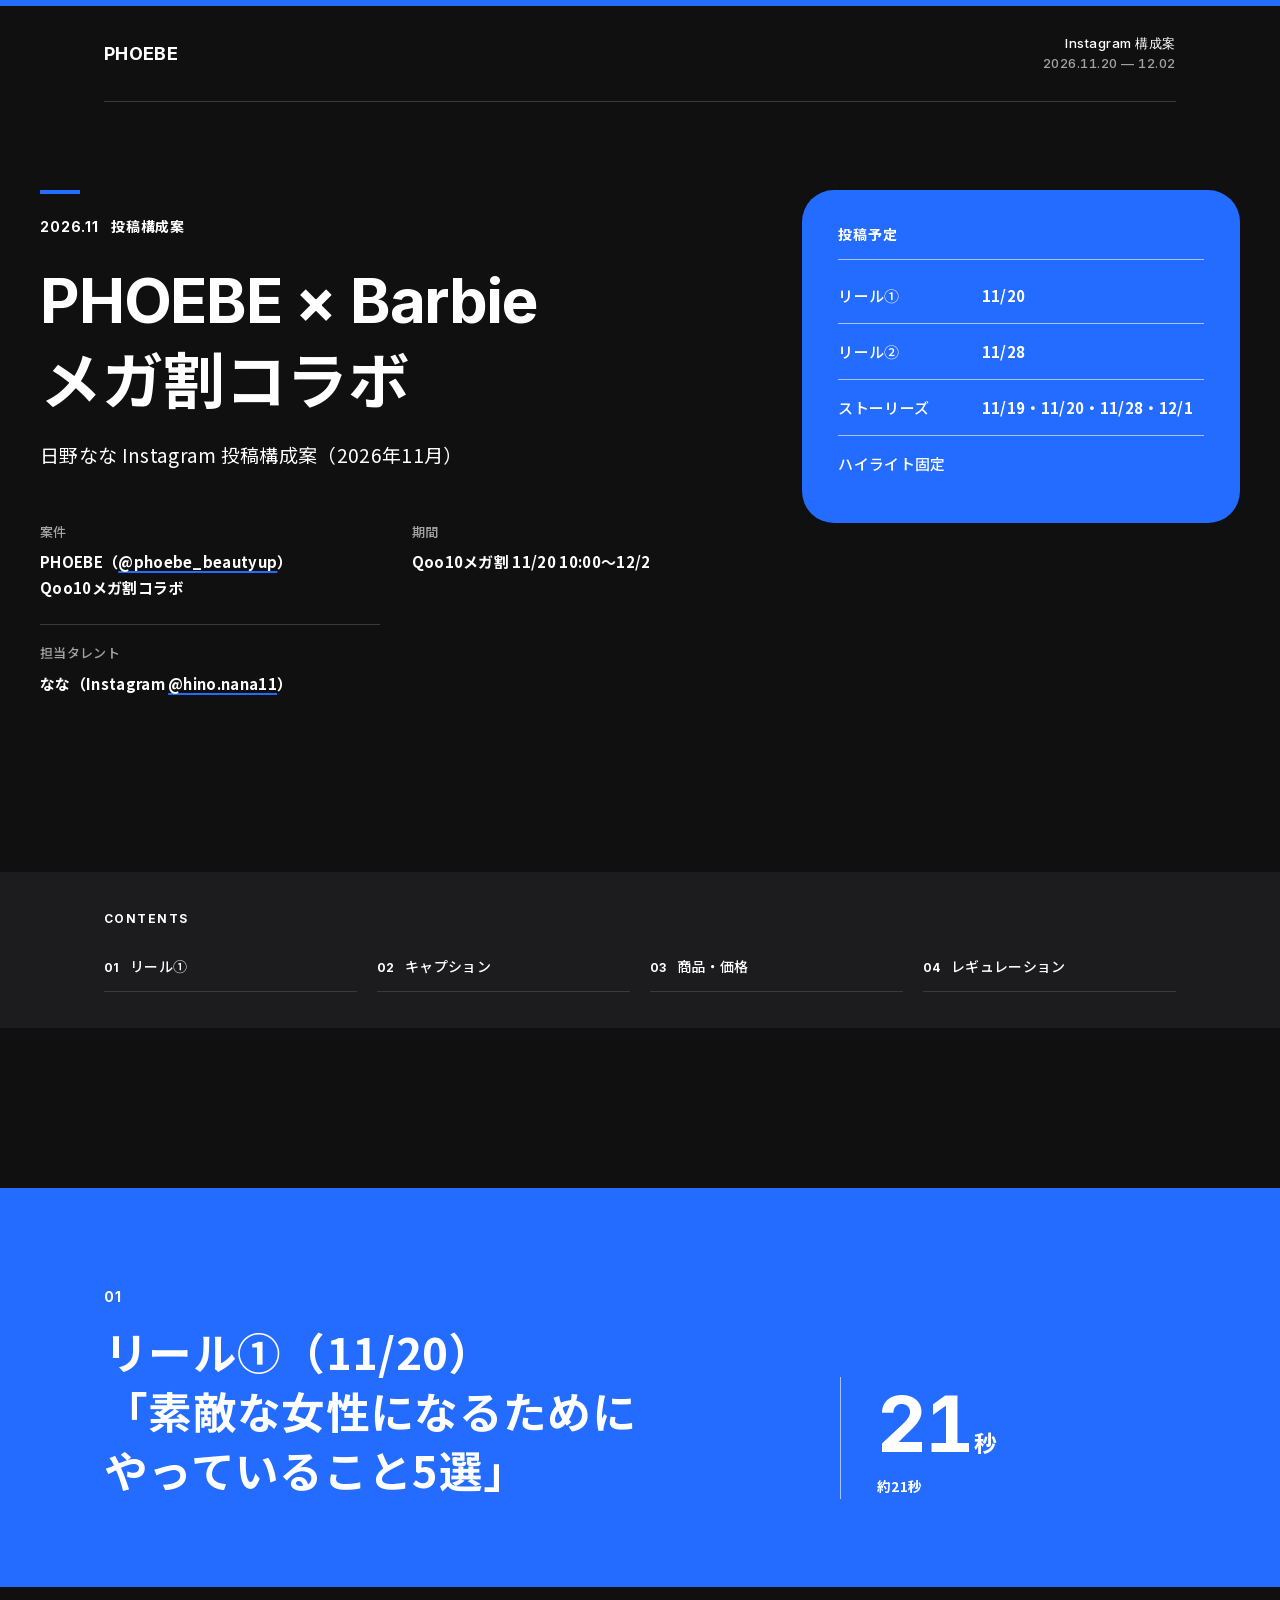
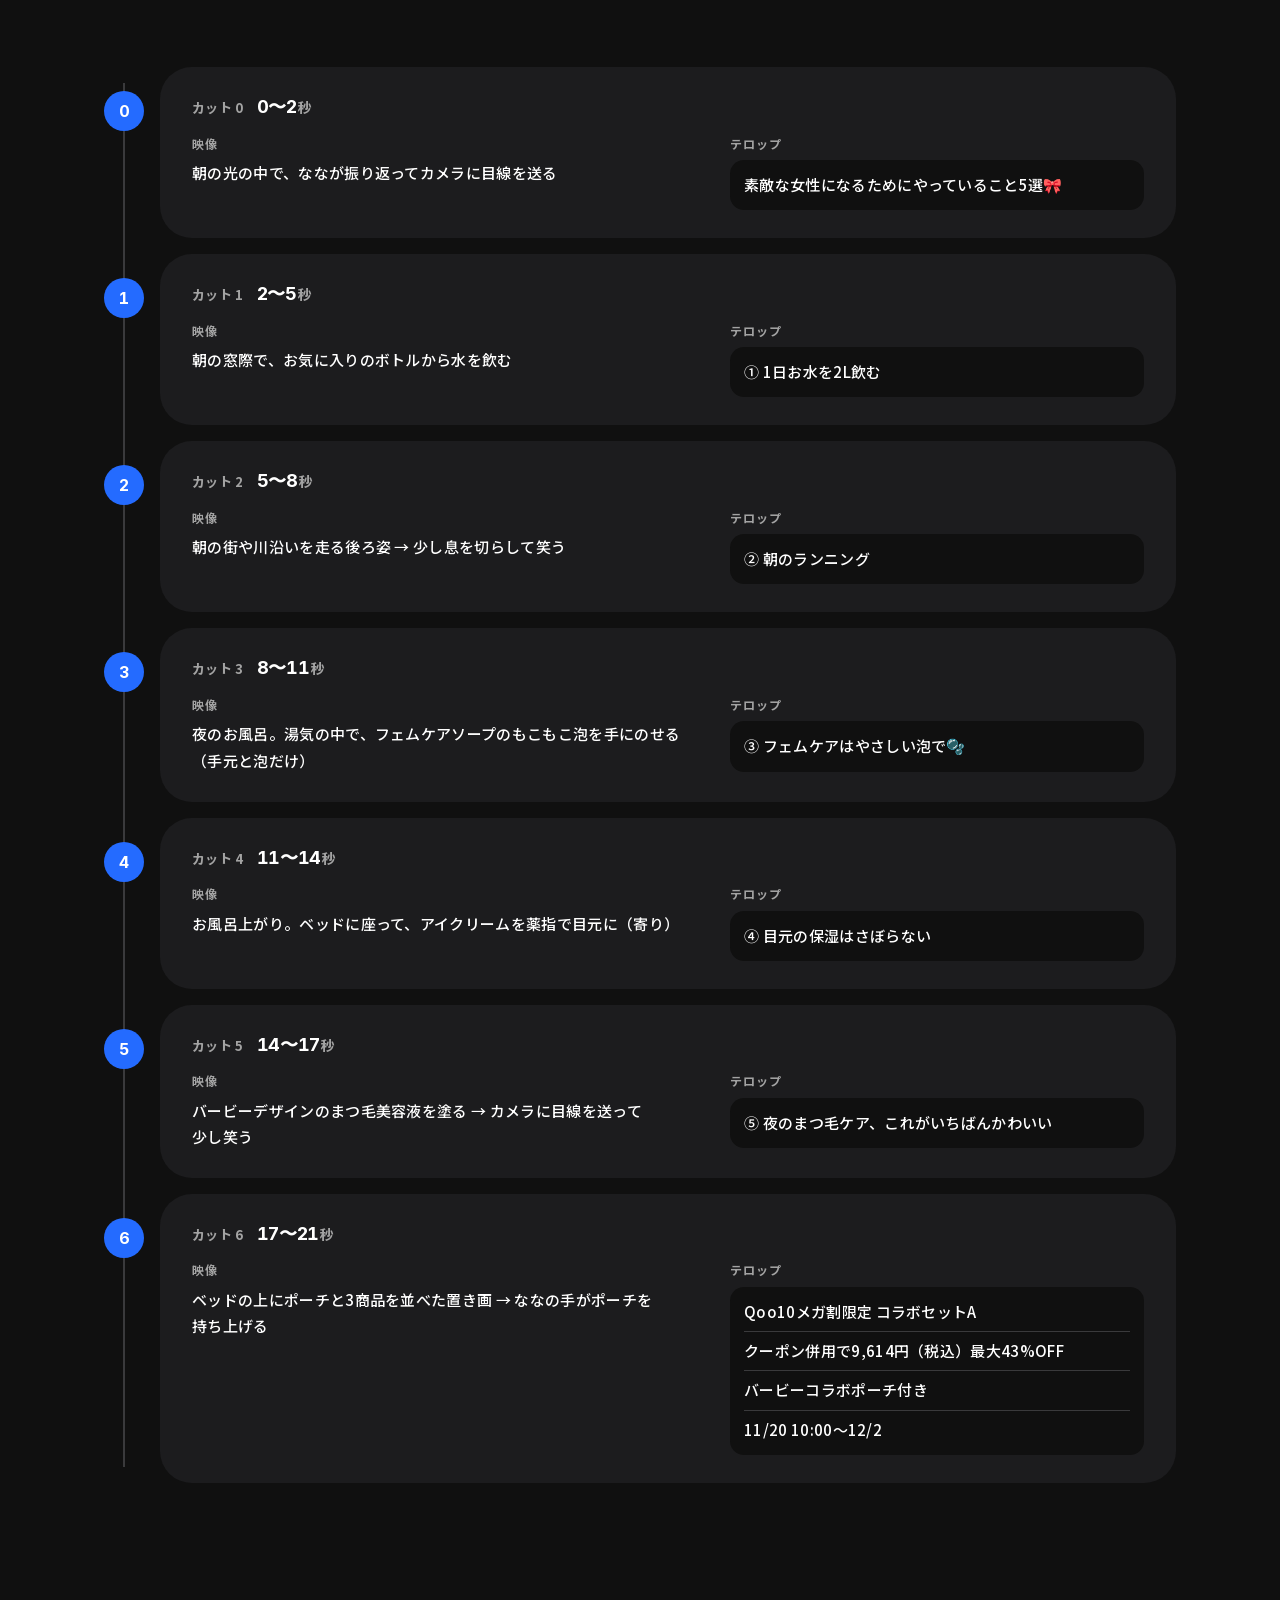
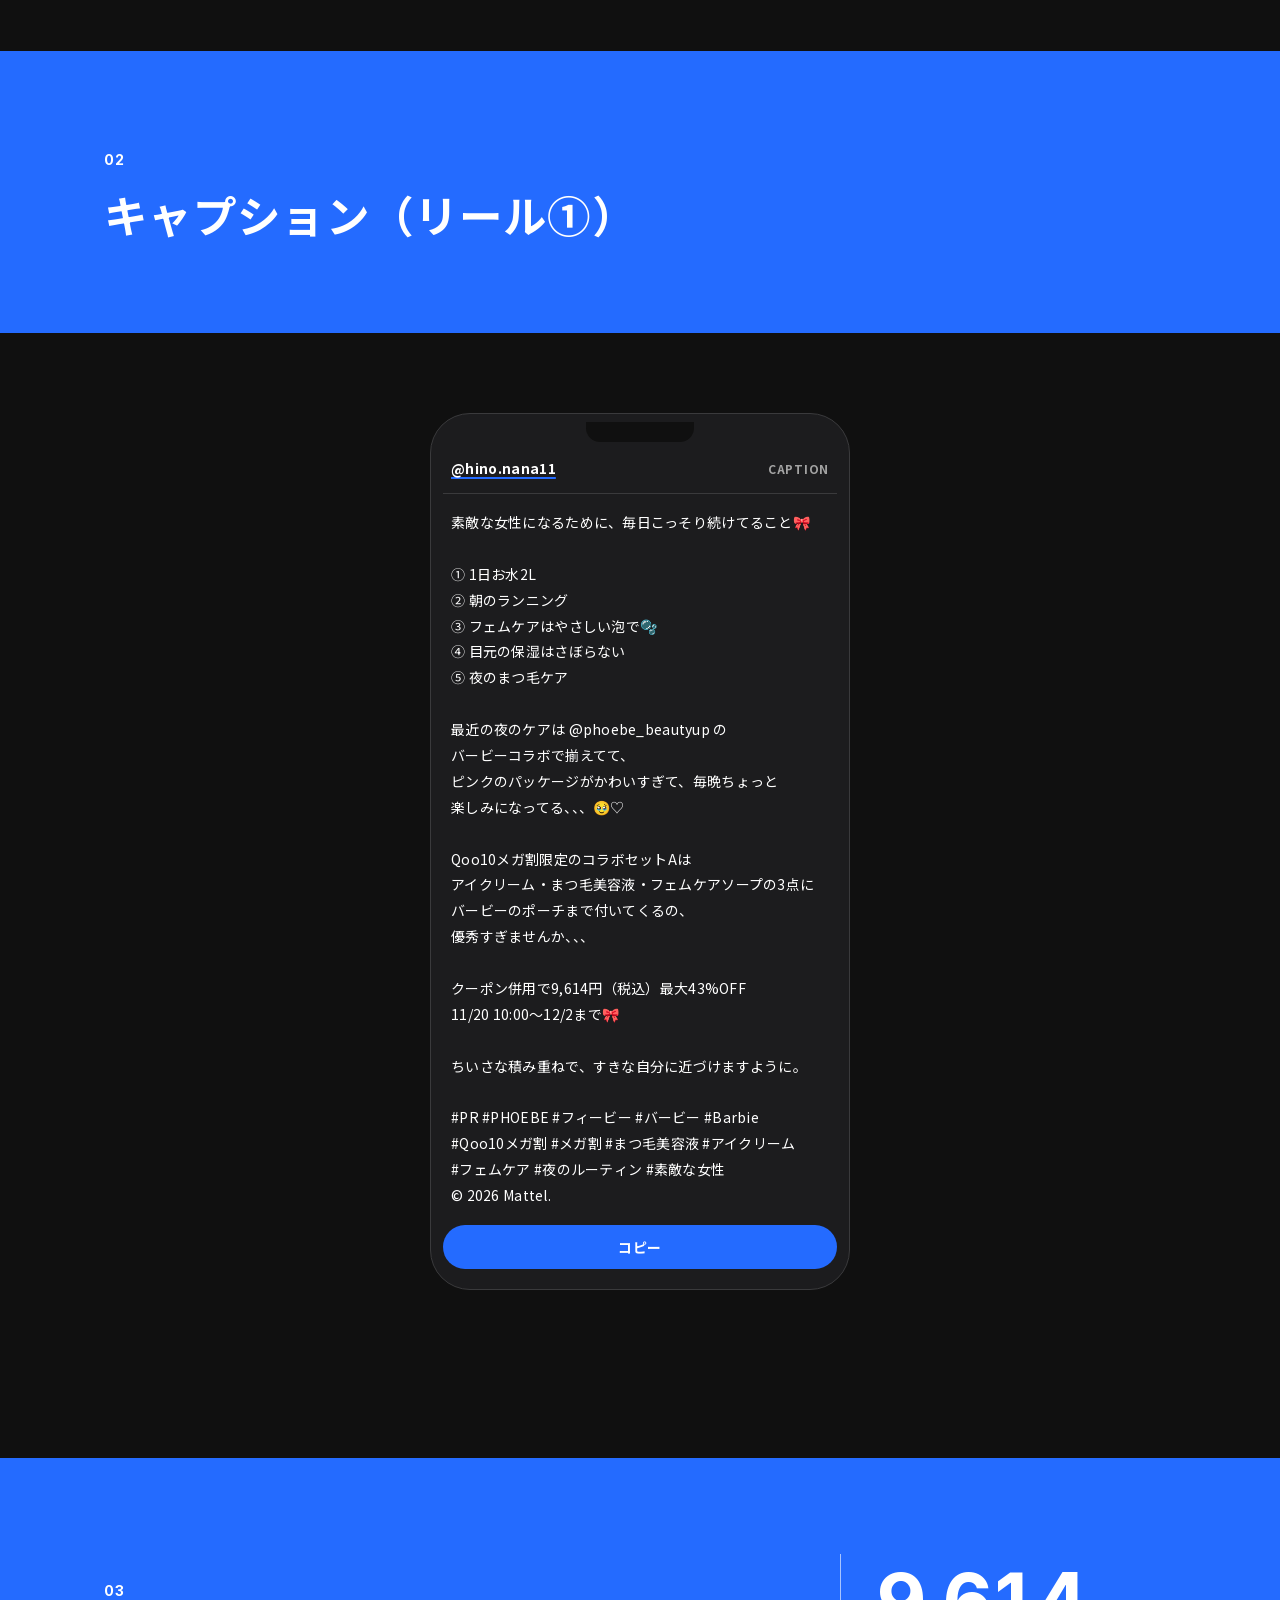
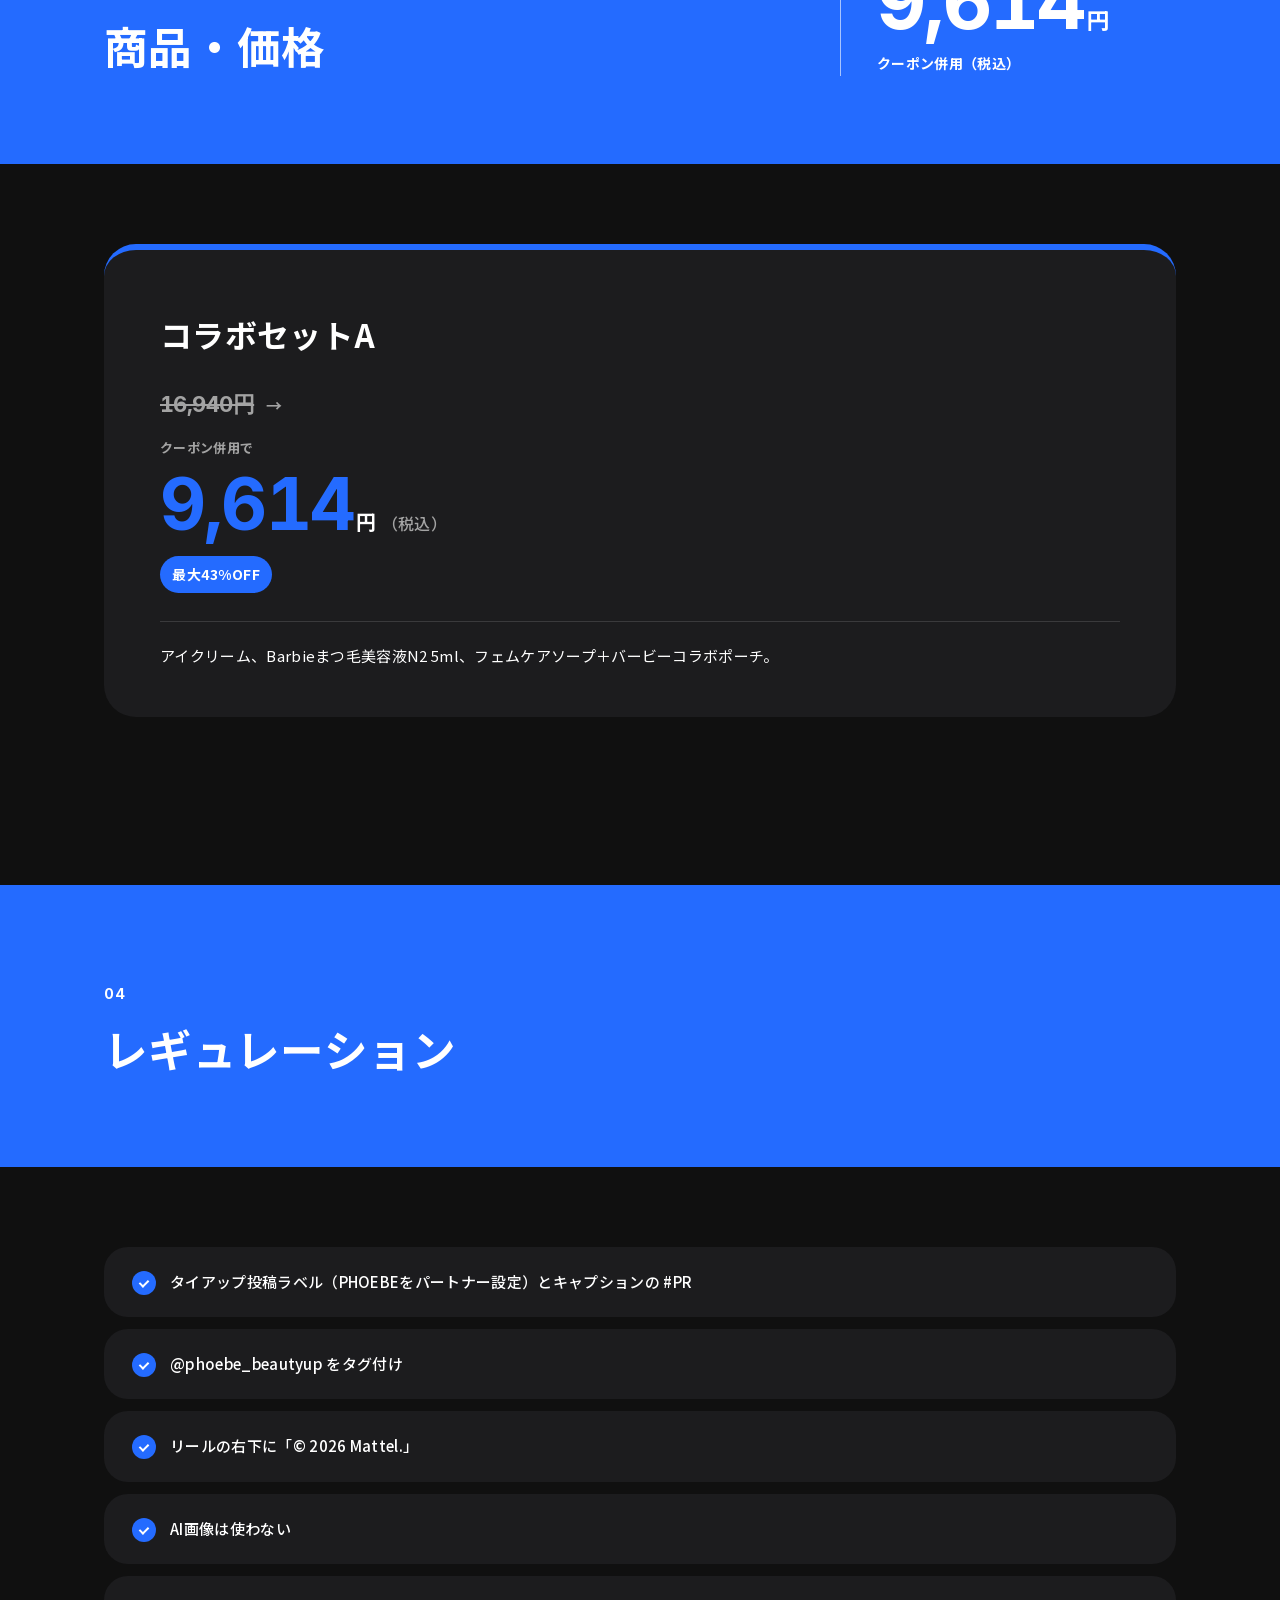
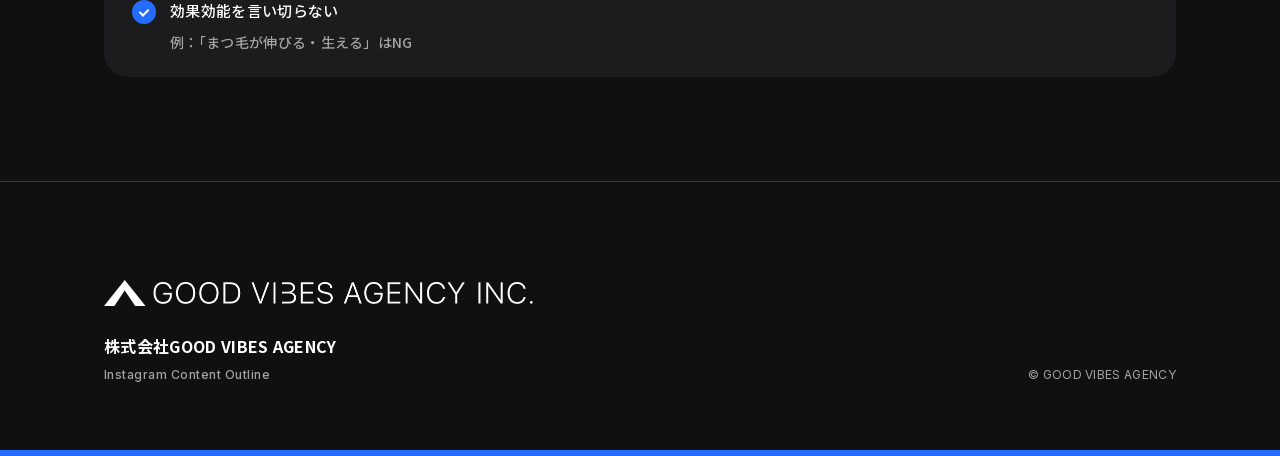
==== index.html @ 0df78b97 "Publish PHOEBE x hinonana content outline Co-authored-by: GOOD-VIBES-AGENCY <GOOD-VIBES-AGENCY@users" ====
<!DOCTYPE html>
<html lang="ja">
<head>
<meta charset="utf-8">
<meta name="viewport" content="width=device-width,initial-scale=1">
<title>PHOEBE × Barbie メガ割コラボ ／ 日野なな Instagram 投稿構成案（2026年11月）｜GOOD VIBES AGENCY</title>
<meta name="robots" content="noindex,nofollow">
<meta name="description" content="PHOEBE × Barbie メガ割コラボ ／ 日野なな Instagram 投稿構成案（2026年11月）">
<link rel="canonical" href="https://goodvibesagency.tokyo/202611-phoebe-hinonana-contentoutline-001/">
<meta property="og:type" content="website">
<meta property="og:locale" content="ja_JP">
<meta property="og:site_name" content="GOOD VIBES AGENCY">
<meta property="og:title" content="PHOEBE × Barbie メガ割コラボ ／ 日野なな Instagram 投稿構成案（2026年11月）">
<meta property="og:description" content="PHOEBE（@phoebe_beautyup）Qoo10メガ割コラボ。担当タレント：なな（Instagram @hino.nana11）。期間：11/20 10:00〜12/2。">
<meta property="og:url" content="https://goodvibesagency.tokyo/202611-phoebe-hinonana-contentoutline-001/">
<meta property="og:image" content="https://goodvibesagency.tokyo/202611-phoebe-hinonana-contentoutline-001/assets/gva_logo_horizontal.png">
<meta name="twitter:card" content="summary">
<meta name="twitter:title" content="PHOEBE × Barbie メガ割コラボ ／ 日野なな Instagram 投稿構成案（2026年11月）">
<meta name="twitter:description" content="PHOEBE（@phoebe_beautyup）Qoo10メガ割コラボ。担当タレント：なな（Instagram @hino.nana11）。期間：11/20 10:00〜12/2。">
<meta name="theme-color" content="#101010">
<link rel="preconnect" href="https://fonts.googleapis.com">
<link rel="preconnect" href="https://fonts.gstatic.com" crossorigin>
<link rel="stylesheet" href="https://fonts.googleapis.com/css2?family=Noto+Sans+JP:wght@400;500;700&amp;display=swap">
<link rel="stylesheet" href="assets/fonts/fonts.css">
<link rel="stylesheet" href="tokens.css">
<style>
*{box-sizing:border-box;margin:0;padding:0}
html{scroll-behavior:smooth;color-scheme:dark}
body{background:var(--gva-bg);color:var(--gva-fg);font-family:var(--gva-f-ja);font-size:var(--gva-fs-body);font-weight:400;line-height:1.8;letter-spacing:.02em;-webkit-font-smoothing:antialiased;word-break:auto-phrase;overflow-x:hidden}
img,svg,video{max-width:100%;height:auto;display:block}
.wrap{max-width:var(--gva-max-w);margin:0 auto;padding-inline:var(--gva-gutter-sp);min-width:0}
.num{font-family:var(--gva-f-en);font-feature-settings:var(--gva-num-feature);font-weight:700;line-height:1;letter-spacing:var(--gva-ls-num);white-space:nowrap}
.u{font-family:var(--gva-f-ja);font-weight:700;font-size:max(calc(1em * var(--gva-unit-ratio)),14px);letter-spacing:0;margin-left:.1em}
.nw,.hash{white-space:nowrap}
.sub{color:var(--gva-fg-sub)}
a{color:inherit;text-decoration:underline;text-decoration-color:var(--gva-blue);text-decoration-thickness:2px;text-underline-offset:3px}
:focus-visible{outline:2px solid var(--gva-blue);outline-offset:3px}
.topbar,.bottombar{height:var(--gva-topbar-h);background:var(--gva-blue)}
.accent-bar{display:block;width:40px;height:4px;background:var(--gva-blue);margin-bottom:20px}
.eyebrow{display:flex;gap:12px;align-items:baseline;font-size:14px;font-weight:700;letter-spacing:.06em}
.eyebrow .no{font-family:var(--gva-f-en)}

/* マストヘッド */
.masthead{border-bottom:1px solid var(--gva-rule);height:var(--gva-masthead-h-sp);display:flex;align-items:center;justify-content:space-between;gap:var(--gva-logo-clear-sp);min-width:0}
.logo-slot{flex:0 1 auto;display:flex;align-items:center;min-width:0;margin-right:var(--gva-logo-clear-sp)}
.wordmark{font-family:var(--gva-f-en);font-weight:700;font-size:clamp(13px,3.4vw,16px);letter-spacing:.02em;line-height:1;color:#fff;white-space:nowrap}
.mh-right{text-align:right;font-family:var(--gva-f-en);font-size:var(--gva-fs-min);font-weight:500;line-height:1.5;letter-spacing:.04em;min-width:0}
.mh-right span{display:block}
.mh-right span+span{color:var(--gva-fg-sub);font-feature-settings:var(--gva-num-feature)}

/* ヒーロー */
.hero{padding:48px 0 8px;min-width:0}
.hero h1{font-size:clamp(32px,4.8vw,64px);font-weight:700;line-height:1.25;letter-spacing:.01em;margin:20px 0 20px}
.hero-en{display:inline-block;white-space:nowrap;font-family:var(--gva-f-en);letter-spacing:-0.02em}
.hero .lead{font-size:var(--gva-fs-lead);line-height:1.85;max-width:38em}
.facts{display:grid;grid-template-columns:1fr;gap:20px;margin-top:40px;min-width:0}
.facts div{display:flex;flex-direction:column;gap:6px;min-width:0;padding-top:16px;border-top:1px solid var(--gva-rule)}
.facts .k{font-size:13px;color:var(--gva-fg-sub);font-weight:500}
.facts .v{font-size:15px;font-weight:700;line-height:1.7;overflow-wrap:anywhere}
.schedule{margin-top:32px;background:var(--gva-blue-face);color:var(--gva-on-blue);border-radius:var(--gva-radius-panel-sp);padding:28px 24px;min-width:0}
.schedule h2{font-size:14px;font-weight:700;letter-spacing:.06em;padding-bottom:12px;border-bottom:1px solid var(--gva-on-blue-rule)}
.schedule ul{list-style:none;margin-top:8px}
.schedule li{display:grid;grid-template-columns:minmax(0,8.5em) minmax(0,1fr);gap:12px 16px;padding:14px 0;border-bottom:1px solid var(--gva-on-blue-rule);align-items:baseline;font-size:15px;font-weight:500;min-width:0}
.schedule li:last-child{border-bottom:0}
.schedule .when{font-weight:700;overflow-wrap:anywhere}
.schedule .what{overflow-wrap:anywhere}
.schedule li.solo{grid-template-columns:minmax(0,1fr)}

/* 目次 */
.toc{background:var(--gva-surface);margin-top:var(--gva-section-sp)}
.toc .wrap{padding-block:36px}
.toc h2{font-size:12px;font-weight:700;letter-spacing:.12em;font-family:var(--gva-f-en)}
.toc ol{list-style:none;display:grid;grid-template-columns:1fr 1fr;gap:0 20px;margin-top:12px}
.toc li a{display:flex;gap:10px;align-items:baseline;font-size:14px;font-weight:500;padding:12px 0;border-bottom:1px solid var(--gva-rule);text-decoration:none;min-width:0}
.toc li a:hover{box-shadow:inset 0 -2px 0 var(--gva-blue)}
.toc li span{font-family:var(--gva-f-en);font-size:12px;font-weight:700;letter-spacing:.04em;flex:0 0 auto}
.toc li a em{font-style:normal;min-width:0;overflow-wrap:anywhere}

/* 章の扉 */
.door{background:var(--gva-blue-face);color:var(--gva-on-blue);margin-top:var(--gva-section-sp)}
.door .wrap{padding-block:56px 52px;min-width:0}
.door .no{font-family:var(--gva-f-en);font-size:14px;font-weight:700;letter-spacing:.06em}
.door h2{font-size:var(--gva-fs-h2);font-weight:700;line-height:1.35;margin-top:14px;max-width:24em;overflow-wrap:anywhere}
.door .lead{margin-top:16px;font-size:var(--gva-fs-lead);font-weight:500;line-height:1.85;max-width:38em}
.door .stat{margin-top:32px;border-top:1px solid var(--gva-on-blue-rule);padding-top:20px}
.door .stat .num{font-size:var(--gva-fs-num-l)}
.door .stat p{margin-top:10px;font-size:14px;font-weight:700}
.chap{padding-top:56px;padding-bottom:8px;min-width:0}

/* リール① タイムライン */
.timeline{list-style:none;margin:0;padding:0 0 0 44px;position:relative;min-width:0}
.timeline::before{content:"";position:absolute;left:15px;top:16px;bottom:16px;width:2px;background:var(--gva-rule)}
.timeline > li{position:relative;margin-top:16px;min-width:0}
.timeline > li:first-child{margin-top:0}
.cut-no{position:absolute;left:-44px;top:20px;width:32px;height:32px;border-radius:50%;background:var(--gva-blue);color:var(--gva-on-blue);display:flex;align-items:center;justify-content:center;z-index:1;font-size:14px}
.cut{background:var(--gva-surface);border-radius:var(--gva-radius-panel-sp);padding:20px;min-width:0}
.cut-time{font-size:13px;font-weight:700;color:var(--gva-fg-sub);margin-bottom:12px}
.cut-time .num{font-size:18px;color:var(--gva-fg)}
.cut-body{display:grid;gap:16px;min-width:0}
.cut-body h3{font-size:var(--gva-fs-min);font-weight:700;letter-spacing:.08em;color:var(--gva-fg-sub);margin-bottom:6px}
.cut-body p{font-size:15px;line-height:1.75;font-weight:500;overflow-wrap:anywhere;min-width:0}
.telop{background:#101010;border-radius:14px;padding:12px 14px;font-weight:700;line-height:1.7}
.telop span{display:block}
.telop span + span{margin-top:6px;padding-top:6px;border-top:1px solid var(--gva-rule)}

/* キャプション（端末風カード） */
.caption-grid{display:grid;gap:32px;min-width:0}
.phone{width:100%;max-width:420px;min-width:0;background:var(--gva-surface);border:1px solid var(--gva-rule);border-radius:36px;padding:8px 12px 20px;margin:0 auto}
.phone-notch{width:108px;height:20px;background:#101010;border-radius:0 0 14px 14px;margin:0 auto 14px}
.phone-head{display:flex;align-items:center;justify-content:space-between;gap:12px;padding:0 8px 12px;border-bottom:1px solid var(--gva-rule);min-width:0}
.phone-head .acct{font-size:14px;font-weight:700;min-width:0;overflow-wrap:anywhere}
.phone-head .tag{flex:0 0 auto;font-size:var(--gva-fs-min);font-weight:700;letter-spacing:.06em;color:var(--gva-fg-sub)}
.caption-body{margin:0;padding:16px 8px 8px;font-family:inherit;font-size:14px;line-height:1.85;letter-spacing:.02em;white-space:pre-wrap;overflow-wrap:anywhere;overflow-x:hidden;max-width:100%;background:transparent;color:inherit;border:0;min-width:0}
.copy-btn{display:inline-flex;align-items:center;justify-content:center;width:100%;margin-top:8px;min-height:44px;padding:12px 16px;border:0;border-radius:999px;background:var(--gva-blue);color:var(--gva-on-blue);font-family:inherit;font-size:14px;font-weight:700;letter-spacing:.04em;cursor:pointer}
.copy-btn:hover{filter:brightness(1.08)}
.copy-btn:active{transform:translateY(1px)}
.sr-only{position:absolute;width:1px;height:1px;padding:0;margin:-1px;overflow:hidden;clip:rect(0,0,0,0);white-space:nowrap;border:0}
#caption-source{position:absolute;width:1px;height:1px;padding:0;margin:-1px;overflow:hidden;clip:rect(0,0,0,0);white-space:nowrap;border:0}

/* 商品・価格 */
.price-card{background:var(--gva-surface);border-radius:var(--gva-radius-panel-sp);padding:28px 24px;border-top:6px solid var(--gva-blue);min-width:0}
.price-card .tag{display:inline-block;background:var(--gva-blue);color:#fff;font-size:12px;font-weight:700;padding:4px 12px;border-radius:999px;letter-spacing:.06em}
.price-card h3{font-size:clamp(22px,2.6vw,32px);font-weight:700;line-height:1.4;margin-top:14px}
.price-from-row{margin-top:28px;display:flex;align-items:baseline;gap:12px}
.price-from{font-family:var(--gva-f-en);font-feature-settings:var(--gva-num-feature);font-size:22px;font-weight:700;color:var(--gva-fg-sub);letter-spacing:var(--gva-ls-num);text-decoration:line-through;text-decoration-thickness:1.5px;white-space:nowrap}
.price-arrow{color:var(--gva-fg-sub);font-weight:700}
.price-now{margin-top:12px;min-width:0}
.price-now .label{display:block;font-size:13px;font-weight:700;color:var(--gva-fg-sub);margin-bottom:8px}
.price-now .num{font-size:clamp(44px,12vw,72px);color:var(--gva-blue);line-height:1;white-space:nowrap}
.price-now .num .u{color:var(--gva-fg);font-size:max(18px,.28em)}
.price-off{display:inline-block;margin-top:16px;background:var(--gva-blue);color:#fff;font-size:14px;font-weight:700;padding:6px 12px;border-radius:999px;letter-spacing:.04em}
.price-note{display:inline;margin-left:.35em;font-size:16px;color:var(--gva-fg-sub);font-weight:500;vertical-align:baseline}
.contents{margin-top:28px;padding-top:20px;border-top:1px solid var(--gva-rule);font-size:15px;line-height:1.8;overflow-wrap:anywhere}

/* レギュレーション */
.regs{list-style:none;margin:0;padding:0;display:grid;gap:12px;min-width:0}
.regs li{display:grid;grid-template-columns:auto minmax(0,1fr);gap:14px;align-items:flex-start;background:var(--gva-surface);border-radius:20px;padding:18px 18px;min-width:0}
.mk{display:inline-flex;align-items:center;justify-content:center;width:24px;height:24px;flex:0 0 24px;margin-top:2px;border-radius:var(--gva-radius-badge);background:var(--gva-good-bg);color:var(--gva-good-fg)}
.mk i{position:relative;width:12px;height:12px}
.mk i::before{content:"";position:absolute;left:3px;top:1px;width:4px;height:7px;border:solid currentColor;border-width:0 2px 2px 0;transform:rotate(45deg)}
.regs p{font-size:15px;font-weight:500;line-height:1.75;overflow-wrap:anywhere;min-width:0}
.regs .ng{display:block;margin-top:6px;color:var(--gva-fg-sub);font-size:14px}

/* フッター */
.sign{border-top:1px solid var(--gva-rule);margin-top:var(--gva-section-sp)}
.sign .wrap{padding-block:56px 48px}
.sign .logo{display:block;height:var(--gva-sign-logo-h-sp);width:auto;aspect-ratio:var(--gva-sign-logo-ratio);margin:var(--gva-sign-logo-h-sp) 0}
.sign .logo.print{display:none}
.sign .co{margin-top:24px;font-size:16px;font-weight:700}
.sign .en{font-family:var(--gva-f-en);font-size:12px;font-weight:500;letter-spacing:.04em;color:var(--gva-fg-sub);margin-top:4px}
.sign small{display:block;margin-top:32px;font-family:var(--gva-f-en);font-size:12px;color:var(--gva-fg-sub)}

@media (min-width:640px){
  .facts{grid-template-columns:1fr 1fr;gap:24px 32px}
  .facts div:nth-child(1),.facts div:nth-child(2){padding-top:0;border-top:0}
}
@media (min-width:1024px){
  .wrap{padding-inline:var(--gva-gutter-pc)}
  .masthead{height:var(--gva-masthead-h-pc);gap:var(--gva-logo-clear-pc)}
  .logo-slot{margin-right:var(--gva-logo-clear-pc)}
  .wordmark{font-size:18px}
  .mh-right{font-size:13px}
  .hero{padding:88px 0 16px}
  .hero-grid{display:grid;grid-template-columns:minmax(0,1.3fr) minmax(0,.8fr);gap:clamp(40px,4vw,64px);align-items:start}
  .facts{margin-top:48px}
  .schedule{margin-top:0;padding:32px 36px;border-radius:var(--gva-radius-panel-pc)}
  .toc{margin-top:var(--gva-section-pc)}
  .toc ol{grid-template-columns:repeat(4,1fr)}
  .door{margin-top:var(--gva-section-pc)}
  .door .wrap{padding-block:96px 88px}
  .door.has-stat .wrap{display:grid;grid-template-columns:minmax(0,8fr) minmax(0,4fr);gap:64px;align-items:end}
  .door .stat{margin-top:0;border-top:0;border-left:1px solid var(--gva-on-blue-rule);padding:0 0 0 36px}
  .door .stat .num{font-size:clamp(56px,6vw,88px);white-space:nowrap}
  .chap{padding-top:80px}
  .timeline{padding-left:56px}
  .timeline::before{left:19px}
  .cut-no{left:-56px;width:40px;height:40px;top:24px;font-size:16px}
  .cut{border-radius:var(--gva-radius-panel-pc);padding:28px 32px}
  .cut-body{grid-template-columns:minmax(0,1.1fr) minmax(0,.9fr);gap:32px}
  .phone{border-radius:40px}
  .price-card{border-radius:var(--gva-radius-panel-pc);padding:48px 56px}
  .regs li{padding:22px 28px;border-radius:24px}
  .sign .wrap{display:flex;justify-content:space-between;align-items:flex-end;gap:40px;padding-block:72px 64px}
  .sign .logo{height:var(--gva-sign-logo-h-pc);margin:var(--gva-sign-logo-h-pc) 0}
  .sign small{margin-top:0}
}

@media print{
  :root{--gva-bg:#fff;--gva-surface:#F3F6FC;--gva-fg:#101010;--gva-fg-sub:#505050;--gva-rule:#DADDE3;--gva-rule-strong:#9A9AA0}
  body{background:#fff;color:#101010}
  .topbar,.bottombar{print-color-adjust:exact;-webkit-print-color-adjust:exact}
  .toc{display:none}
  .door{background:#fff;color:var(--gva-fg);border-top:4px solid var(--gva-blue);margin-top:28pt;break-inside:avoid;print-color-adjust:exact;-webkit-print-color-adjust:exact}
  .schedule{background:#fff;color:var(--gva-fg);border:2px solid var(--gva-blue);print-color-adjust:exact;-webkit-print-color-adjust:exact}
  .schedule h2,.schedule li{border-color:var(--gva-rule)}
  .wordmark{color:#101010}
  .cut,.regs li,.price-card,.phone{break-inside:avoid}
  .copy-btn{display:none}
  .sign .logo.screen{display:none}
  .sign .logo.print{display:block}
  a{text-decoration:none}
  .price-now .num,.price-off,.cut-no,.mk,.telop{print-color-adjust:exact;-webkit-print-color-adjust:exact}
}
@media (prefers-reduced-motion:reduce){
  html{scroll-behavior:auto}
  .copy-btn:active{transform:none}
}
</style>
</head>
<body>
<div class="topbar" aria-hidden="true"></div>
<header class="wrap">
  <div class="masthead">
    <div class="logo-slot"><span class="wordmark">PHOEBE</span></div>
    <div class="mh-right"><span>Instagram 構成案</span><span>2026.11.20 — 12.02</span></div>
  </div>
</header>

<main>
<section class="wrap hero" id="overview">
  <div class="hero-grid">
    <div>
      <span class="accent-bar" aria-hidden="true"></span>
      <div class="eyebrow"><span class="no">2026.11</span><span>投稿構成案</span></div>
      <h1><span class="hero-en">PHOEBE × Barbie</span><br>メガ割コラボ</h1>
      <p class="lead">日野なな Instagram 投稿構成案（2026年11月）</p>
      <div class="facts">
        <div>
          <span class="k">案件</span>
          <p class="v">PHOEBE（<a href="https://www.instagram.com/phoebe_beautyup/">@phoebe_beautyup</a>）Qoo10メガ割コラボ</p>
        </div>
        <div>
          <span class="k">期間</span>
          <p class="v">Qoo10メガ割 11/20 10:00〜12/2</p>
        </div>
        <div>
          <span class="k">担当タレント</span>
          <p class="v">なな（Instagram <a href="https://www.instagram.com/hino.nana11/">@hino.nana11</a>）</p>
        </div>
      </div>
    </div>
    <aside class="schedule" aria-labelledby="sched-title">
      <h2 id="sched-title">投稿予定</h2>
      <ul>
        <li><span class="what">リール①</span><span class="when">11/20</span></li>
        <li><span class="what">リール②</span><span class="when">11/28</span></li>
        <li><span class="what">ストーリーズ</span><span class="when">11/19・11/20・11/28・12/1</span></li>
        <li class="solo"><span class="what">ハイライト固定</span></li>
      </ul>
    </aside>
  </div>
</section>

<nav class="toc" aria-label="目次">
  <div class="wrap">
    <h2>CONTENTS</h2>
    <ol>
      <li><a href="#reel"><span>01</span><em>リール①</em></a></li>
      <li><a href="#caption"><span>02</span><em>キャプション</em></a></li>
      <li><a href="#product"><span>03</span><em>商品・価格</em></a></li>
      <li><a href="#rules"><span>04</span><em>レギュレーション</em></a></li>
    </ol>
  </div>
</nav>

<header class="door has-stat" id="reel">
  <div class="wrap">
    <div>
      <p class="no">01</p>
      <h2>リール①（11/20）<br>「素敵な女性になるためにやっていること5選」</h2>
    </div>
    <div class="stat">
      <p class="num">21<span class="u">秒</span></p>
      <p>約21秒</p>
    </div>
  </div>
</header>
<section class="wrap chap" aria-labelledby="reel">
  <ol class="timeline">
    <li>
      <div class="cut-no" aria-hidden="true"><span class="num">0</span></div>
      <article class="cut">
        <p class="cut-time"><span class="k">カット 0　</span><span class="num">0〜2</span><span class="u">秒</span></p>
        <div class="cut-body">
          <div>
            <h3>映像</h3>
            <p>朝の光の中で、ななが振り返ってカメラに目線を送る</p>
          </div>
          <div>
            <h3>テロップ</h3>
            <p class="telop">素敵な女性になるためにやっていること5選🎀</p>
          </div>
        </div>
      </article>
    </li>
    <li>
      <div class="cut-no" aria-hidden="true"><span class="num">1</span></div>
      <article class="cut">
        <p class="cut-time"><span class="k">カット 1　</span><span class="num">2〜5</span><span class="u">秒</span></p>
        <div class="cut-body">
          <div>
            <h3>映像</h3>
            <p>朝の窓際で、お気に入りのボトルから水を飲む</p>
          </div>
          <div>
            <h3>テロップ</h3>
            <p class="telop">① 1日お水を2L飲む</p>
          </div>
        </div>
      </article>
    </li>
    <li>
      <div class="cut-no" aria-hidden="true"><span class="num">2</span></div>
      <article class="cut">
        <p class="cut-time"><span class="k">カット 2　</span><span class="num">5〜8</span><span class="u">秒</span></p>
        <div class="cut-body">
          <div>
            <h3>映像</h3>
            <p>朝の街や川沿いを走る後ろ姿 → 少し息を切らして笑う</p>
          </div>
          <div>
            <h3>テロップ</h3>
            <p class="telop">② 朝のランニング</p>
          </div>
        </div>
      </article>
    </li>
    <li>
      <div class="cut-no" aria-hidden="true"><span class="num">3</span></div>
      <article class="cut">
        <p class="cut-time"><span class="k">カット 3　</span><span class="num">8〜11</span><span class="u">秒</span></p>
        <div class="cut-body">
          <div>
            <h3>映像</h3>
            <p>夜のお風呂。湯気の中で、フェムケアソープのもこもこ泡を手にのせる（手元と泡だけ）</p>
          </div>
          <div>
            <h3>テロップ</h3>
            <p class="telop">③ フェムケアはやさしい泡で🫧</p>
          </div>
        </div>
      </article>
    </li>
    <li>
      <div class="cut-no" aria-hidden="true"><span class="num">4</span></div>
      <article class="cut">
        <p class="cut-time"><span class="k">カット 4　</span><span class="num">11〜14</span><span class="u">秒</span></p>
        <div class="cut-body">
          <div>
            <h3>映像</h3>
            <p>お風呂上がり。ベッドに座って、アイクリームを薬指で目元に（寄り）</p>
          </div>
          <div>
            <h3>テロップ</h3>
            <p class="telop">④ 目元の保湿はさぼらない</p>
          </div>
        </div>
      </article>
    </li>
    <li>
      <div class="cut-no" aria-hidden="true"><span class="num">5</span></div>
      <article class="cut">
        <p class="cut-time"><span class="k">カット 5　</span><span class="num">14〜17</span><span class="u">秒</span></p>
        <div class="cut-body">
          <div>
            <h3>映像</h3>
            <p>バービーデザインのまつ毛美容液を塗る → カメラに目線を送って少し笑う</p>
          </div>
          <div>
            <h3>テロップ</h3>
            <p class="telop">⑤ 夜のまつ毛ケア、これがいちばんかわいい</p>
          </div>
        </div>
      </article>
    </li>
    <li>
      <div class="cut-no" aria-hidden="true"><span class="num">6</span></div>
      <article class="cut">
        <p class="cut-time"><span class="k">カット 6　</span><span class="num">17〜21</span><span class="u">秒</span></p>
        <div class="cut-body">
          <div>
            <h3>映像</h3>
            <p>ベッドの上にポーチと3商品を並べた置き画 → ななの手がポーチを持ち上げる</p>
          </div>
          <div>
            <h3>テロップ</h3>
            <p class="telop"><span>Qoo10メガ割限定 コラボセットA</span><span>クーポン併用で9,614円（税込）最大43%OFF</span><span>バービーコラボポーチ付き</span><span>11/20 10:00〜12/2</span></p>
          </div>
        </div>
      </article>
    </li>
  </ol>
</section>

<header class="door" id="caption">
  <div class="wrap">
    <div>
      <p class="no">02</p>
      <h2>キャプション（リール①）</h2>
    </div>
  </div>
</header>
<section class="wrap chap" aria-labelledby="caption">
  <div class="caption-grid">
    <div class="phone">
      <div class="phone-notch" aria-hidden="true"></div>
      <div class="phone-head">
        <p class="acct"><a href="https://www.instagram.com/hino.nana11/">@hino.nana11</a></p>
        <p class="tag">CAPTION</p>
      </div>
      <pre class="caption-body" id="caption-text">素敵な女性になるために、毎日こっそり続けてること🎀

① 1日お水2L
② 朝のランニング
③ フェムケアはやさしい泡で🫧
④ 目元の保湿はさぼらない
⑤ 夜のまつ毛ケア

最近の夜のケアは @phoebe_beautyup のバービーコラボで揃えてて、
ピンクのパッケージがかわいすぎて、毎晩ちょっと楽しみになってる、、、🥹♡

Qoo10メガ割限定のコラボセットAは
アイクリーム・まつ毛美容液・フェムケアソープの3点に
バービーのポーチまで付いてくるの、優秀すぎませんか、、、

クーポン併用で9,614円（税込）最大43%OFF
11/20 10:00〜12/2まで🎀

ちいさな積み重ねで、すきな自分に近づけますように。

<span class="hash">#PR</span> <span class="hash">#PHOEBE</span> <span class="hash">#フィービー</span> <span class="hash">#バービー</span> <span class="hash">#Barbie</span> <span class="hash">#Qoo10メガ割</span> <span class="hash">#メガ割</span> <span class="hash">#まつ毛美容液</span> <span class="hash">#アイクリーム</span> <span class="hash">#フェムケア</span> <span class="hash">#夜のルーティン</span> <span class="hash">#素敵な女性</span>
© 2026 Mattel.</pre>
      <button type="button" class="copy-btn" id="copy-caption" data-idle="コピー" data-done="コピーしました" aria-label="コピー">
        <span class="copy-label">コピー</span>
      </button>
      <p class="sr-only" id="copy-status" aria-live="polite"></p>
    </div>
  </div>
</section>
<textarea id="caption-source" readonly hidden>素敵な女性になるために、毎日こっそり続けてること🎀

① 1日お水2L
② 朝のランニング
③ フェムケアはやさしい泡で🫧
④ 目元の保湿はさぼらない
⑤ 夜のまつ毛ケア

最近の夜のケアは @phoebe_beautyup のバービーコラボで揃えてて、
ピンクのパッケージがかわいすぎて、毎晩ちょっと楽しみになってる、、、🥹♡

Qoo10メガ割限定のコラボセットAは
アイクリーム・まつ毛美容液・フェムケアソープの3点に
バービーのポーチまで付いてくるの、優秀すぎませんか、、、

クーポン併用で9,614円（税込）最大43%OFF
11/20 10:00〜12/2まで🎀

ちいさな積み重ねで、すきな自分に近づけますように。

#PR #PHOEBE #フィービー #バービー #Barbie #Qoo10メガ割 #メガ割 #まつ毛美容液 #アイクリーム #フェムケア #夜のルーティン #素敵な女性
© 2026 Mattel.</textarea>

<header class="door has-stat" id="product">
  <div class="wrap">
    <div>
      <p class="no">03</p>
      <h2>商品・価格</h2>
    </div>
    <div class="stat">
      <p class="num">9,614<span class="u">円</span></p>
      <p>クーポン併用（税込）</p>
    </div>
  </div>
</header>
<section class="wrap chap" aria-labelledby="product">
  <div class="price-card">
    <h3>コラボセットA</h3>
    <div class="price-from-row">
      <span class="price-from">16,940円</span>
      <span class="price-arrow" aria-hidden="true">→</span>
    </div>
    <div class="price-now">
      <span class="label">クーポン併用で</span>
      <span class="num">9,614<span class="u">円</span></span><span class="price-note">（税込）</span>
    </div>
    <p class="price-off">最大43%OFF</p>
    <p class="contents">アイクリーム、Barbieまつ毛美容液N2 5ml、フェムケアソープ＋バービーコラボポーチ。</p>
  </div>
</section>

<header class="door" id="rules">
  <div class="wrap">
    <div>
      <p class="no">04</p>
      <h2>レギュレーション</h2>
    </div>
  </div>
</header>
<section class="wrap chap" aria-labelledby="rules">
  <ul class="regs">
    <li>
      <span class="mk" aria-hidden="true"><i></i></span>
      <p>タイアップ投稿ラベル（PHOEBEをパートナー設定）とキャプションの #PR</p>
    </li>
    <li>
      <span class="mk" aria-hidden="true"><i></i></span>
      <p>@phoebe_beautyup をタグ付け</p>
    </li>
    <li>
      <span class="mk" aria-hidden="true"><i></i></span>
      <p>リールの右下に「© 2026 Mattel.」</p>
    </li>
    <li>
      <span class="mk" aria-hidden="true"><i></i></span>
      <p>AI画像は使わない</p>
    </li>
    <li>
      <span class="mk" aria-hidden="true"><i></i></span>
      <p>効果効能を言い切らない<span class="ng">例：「まつ毛が伸びる・生える」はNG</span></p>
    </li>
  </ul>
</section>
</main>

<footer class="sign">
  <div class="wrap">
    <div>
      <img class="logo screen" src="assets/gva_logo_horizontal_white.png" width="857" height="52" alt="GOOD VIBES AGENCY">
      <img class="logo print" src="assets/gva_logo_horizontal.png" width="857" height="52" alt="">
      <p class="co">株式会社GOOD VIBES AGENCY</p>
      <p class="en">Instagram Content Outline</p>
    </div>
    <small>© GOOD VIBES AGENCY</small>
  </div>
</footer>
<div class="bottombar" aria-hidden="true"></div>
<script src="assets/copy.js"></script>
</body>
</html>
---- assets/fonts/fonts.css ----
/* 自前配信の書体。Inter・Noto Sans JP は SIL Open Font License 1.1
   Noto Sans JP のサブセットはこの案件の文字をカバーしきれないため、
   ファミリー名を分け、欠けた字形は Google Fonts / システムフォントへ送る。 */
@font-face{font-family:"Inter";src:url("Inter-subset.woff2") format("woff2");font-weight:400 700;font-style:normal;font-display:swap}
@font-face{font-family:"Noto Sans JP Subset";src:url("NotoSansJP-subset.woff2") format("woff2");font-weight:400 700;font-style:normal;font-display:swap}
---- tokens.css ----
/* =====================================================================
   GVA 成果レポートの型 v5（黒地＋青・全章。書体は自前配信）— tokens.css
   第1部：案件ごとに差し替えるもの（ロゴだけ）
   第2部：型の固定値（GVA ブランドガイドライン v3.2 の3色＋濃い灰色1段）
   ===================================================================== */

/* ---------- 第1部　案件変数（ロゴだけ） ---------- */
:root{
  --client-name: "PHOEBE";
}

/* ---------- 第2部　型の固定値 ---------- */
:root{
  /* ブランドの3色（ガイドライン p.03） */
  --gva-blue:  #246BFF;   /* Electric Blue：アクセント専用 */
  --gva-black: #101010;   /* Graphite Black：背景 */
  --gva-white: #FFFFFF;   /* Pure White：文字 */

  /* 役割（黒地） */
  --gva-bg:       var(--gva-black);
  --gva-surface:  #1C1C1E;  /* 追加の濃い灰色は1段だけ。比較パネル・章立ての帯・表の計画値の行 */
  --gva-fg:       var(--gva-white);  /* 対#101010 19.03:1 / 対#1C1C1E 17.01:1 */
  --gva-fg-sub:   #A3A3A3;  /* 補助の文字 対#101010 7.54:1 / 対#1C1C1E 6.75:1 */
  --gva-rule:        #3A3A3C;  /* 罫線（文字には使わない） */
  --gva-rule-strong: #6E6E73;  /* 強めの区切り線（文字には使わない） */
  --gva-track:       #2C2C2E;  /* 棒グラフの下地 */

  /* 青の使い方：青文字は 対#101010 4.19:1 / 対#1C1C1E 3.74:1 で AA(4.5) に届かない
     → 青は「大きな数字（24px以上、または太字18.66px以上＝AA Large 3:1）」と「図形（印・棒・線）」だけ。
       小さい文字・本文・リンク文字には使わない（リンクは白文字＋青の下線） */
  --gva-accent: var(--gva-blue);

  /* v4：青の面（白い太字だけを置く。白/青 4.54:1）
     使う場所＝最上部の細い帯、ヒーローの根拠パネル、章の扉（02〜06）、表の「計画より良い」のセル */
  --gva-blue-face:   var(--gva-blue);
  --gva-on-blue:     var(--gva-white);
  --gva-on-blue-rule: rgba(255,255,255,.6);
  --gva-topbar-h:    6px;
  --gva-blue-tint:   rgba(36,107,255,.16);  /* 図の「計画より良い側」の淡い面（文字は白、対比は measure.txt） */

  /* 計画との比較の印（色＋形＋文字） */
  --gva-good-bg:    var(--gva-blue);   /* 計画より良い：青の塗り＋白のチェック＋白文字（白/青 4.54:1） */
  --gva-good-fg:    var(--gva-white);
  --gva-short-line: var(--gva-white);  /* 計画に届かず：白い線の枠＋横線＋白文字（塗りなし） */

  /* 書体：英字と数字 Inter、和文 源ノ角ゴシック JP（Noto Sans JP で代用）。太さ 700/500/400 */
  --gva-f-en: "Inter", "Helvetica Neue", Arial, sans-serif;
  --gva-f-ja: "Noto Sans JP Subset", "Noto Sans JP", "Source Han Sans JP", "Hiragino Sans", sans-serif;
  --gva-num-feature: "tnum" 1, "lnum" 1;
  --gva-w-bold: 700; --gva-w-medium: 500; --gva-w-regular: 400;

  /* 文字の大きさ（SP390 で最小 12px） */
  --gva-fs-num-hero: clamp(72px, 19vw, 160px);
  --gva-fs-num-l:    clamp(44px, 9vw, 88px);
  --gva-fs-num-m:    clamp(24px, 5.6vw, 32px);
  --gva-fs-h1:       clamp(34px, 5.4vw, 72px);
  --gva-fs-h2:       clamp(26px, 3.4vw, 44px);
  --gva-fs-lead:     clamp(16px, 1.5vw, 19px);
  --gva-fs-body:     16px;
  --gva-fs-caption:  14px;
  --gva-fs-min:      12px;
  --gva-unit-ratio:  .3;
  --gva-ls-num:      -0.025em;

  /* 余白 */
  --gva-gutter-sp: 20px;  --gva-gutter-pc: 64px;
  --gva-section-sp: 96px; --gva-section-pc: 160px;
  --gva-max-w: 1200px;

  /* 形 */
  --gva-radius-panel-sp: 24px;
  --gva-radius-panel-pc: 32px;
  --gva-radius-badge: 999px;
  --gva-bar-h: 8px;

  /* クライアントロゴ枠（位置と寸法は固定） */
  --gva-masthead-h-sp: 72px;  --gva-masthead-h-pc: 96px;
  --gva-logo-max-w-sp: 128px; --gva-logo-max-h-sp: 40px;
  --gva-logo-max-w-pc: 176px; --gva-logo-max-h-pc: 48px;
  --gva-logo-clear-sp: 16px;  --gva-logo-clear-pc: 24px;

  /* GVA ロゴ（署名・横型・白版）。原画像 857×52px → 2倍表示で高さ 26px が上限 */
  --gva-sign-logo-h-sp: 18px;  --gva-sign-logo-h-pc: 26px;
  --gva-sign-logo-ratio: 857 / 52;

  /* 動き */
  --gva-ease: cubic-bezier(.25,.1,.25,1);
  --gva-dur-count: 1000ms;
  --gva-dur-bar: 700ms;
  --gva-dur-fade: 400ms;
}
/* 印刷（白地）：黒地の配色を白地に置き換える */
@media print{
  :root{
    --gva-bg:#FFFFFF; --gva-surface:#F3F6FC; --gva-fg:#101010; --gva-fg-sub:#505050;
    --gva-rule:#DADDE3; --gva-rule-strong:#9A9AA0; --gva-track:#E3E9F6;
    --gva-short-line:#101010; --gva-blue-tint:rgba(36,107,255,.10);
  }
}
@media (prefers-reduced-motion: reduce){
  :root{ --gva-dur-count:0ms; --gva-dur-bar:0ms; --gva-dur-fade:0ms; }
}
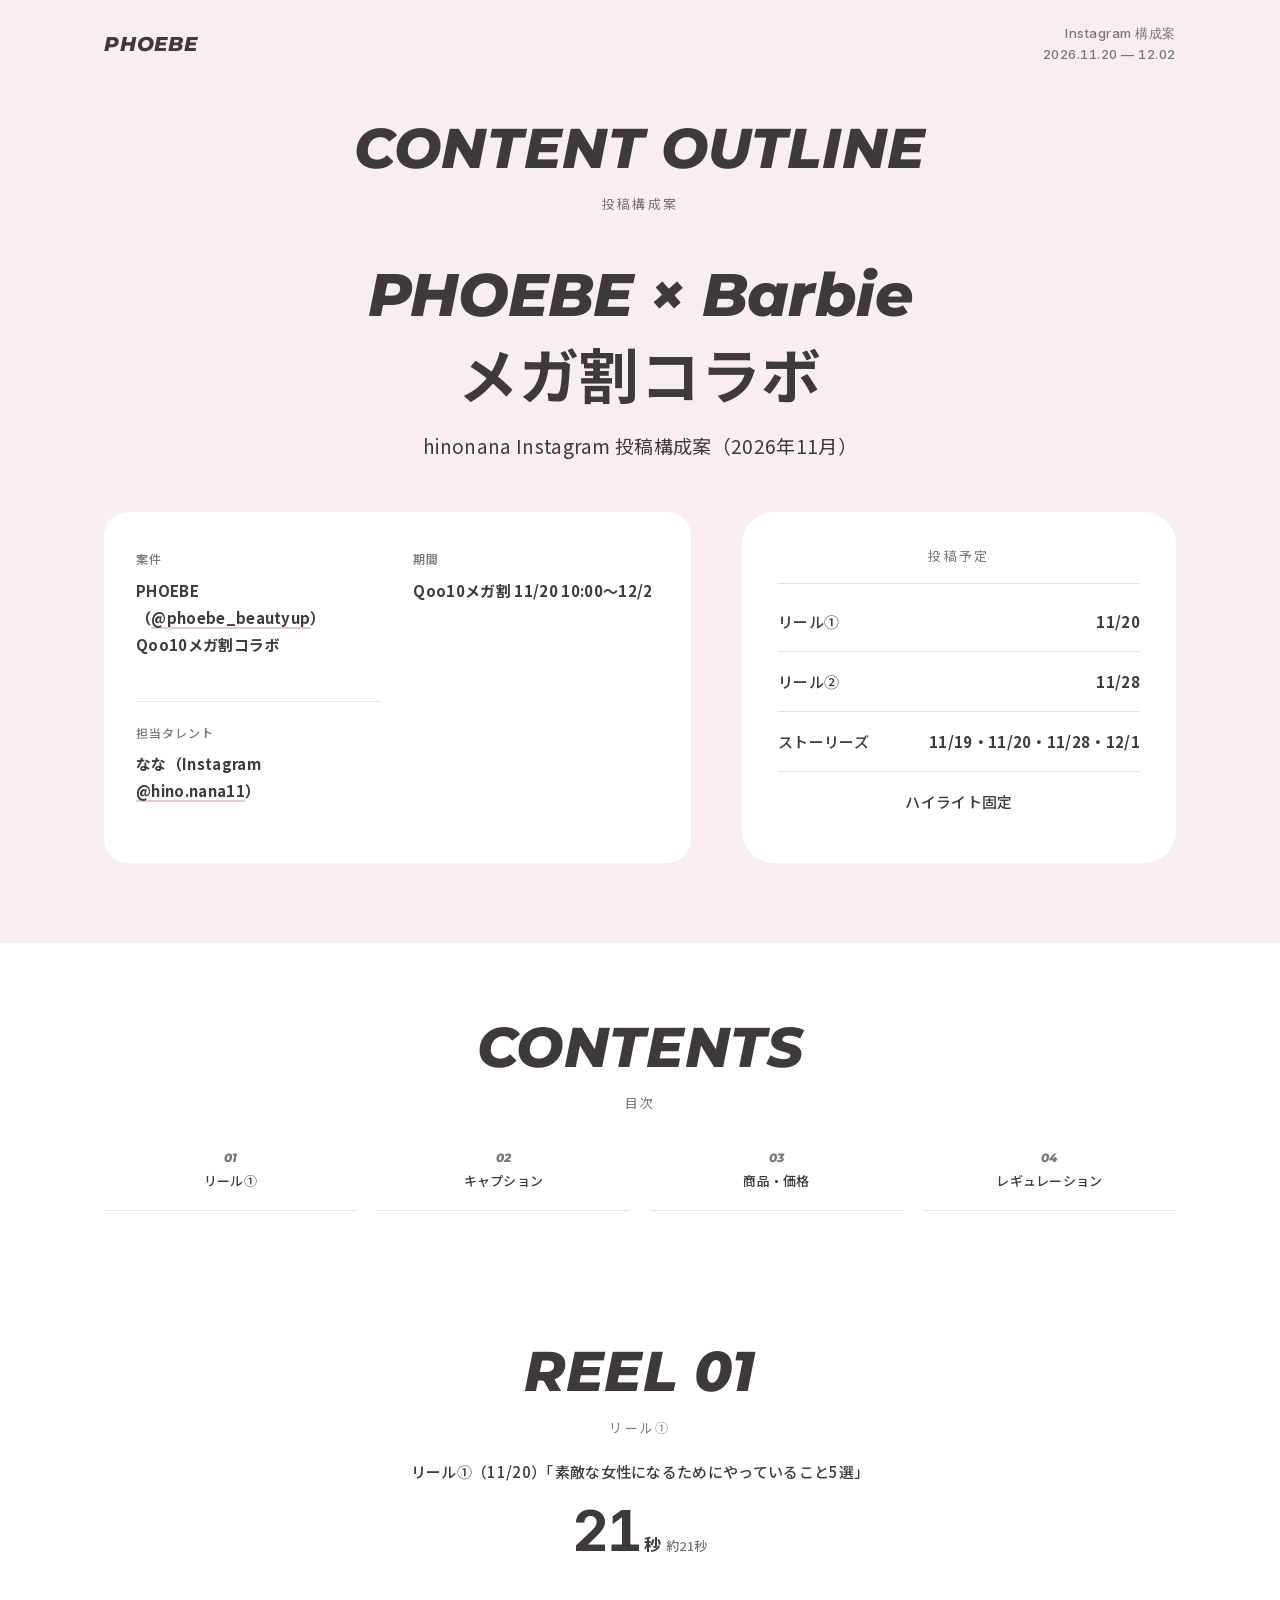
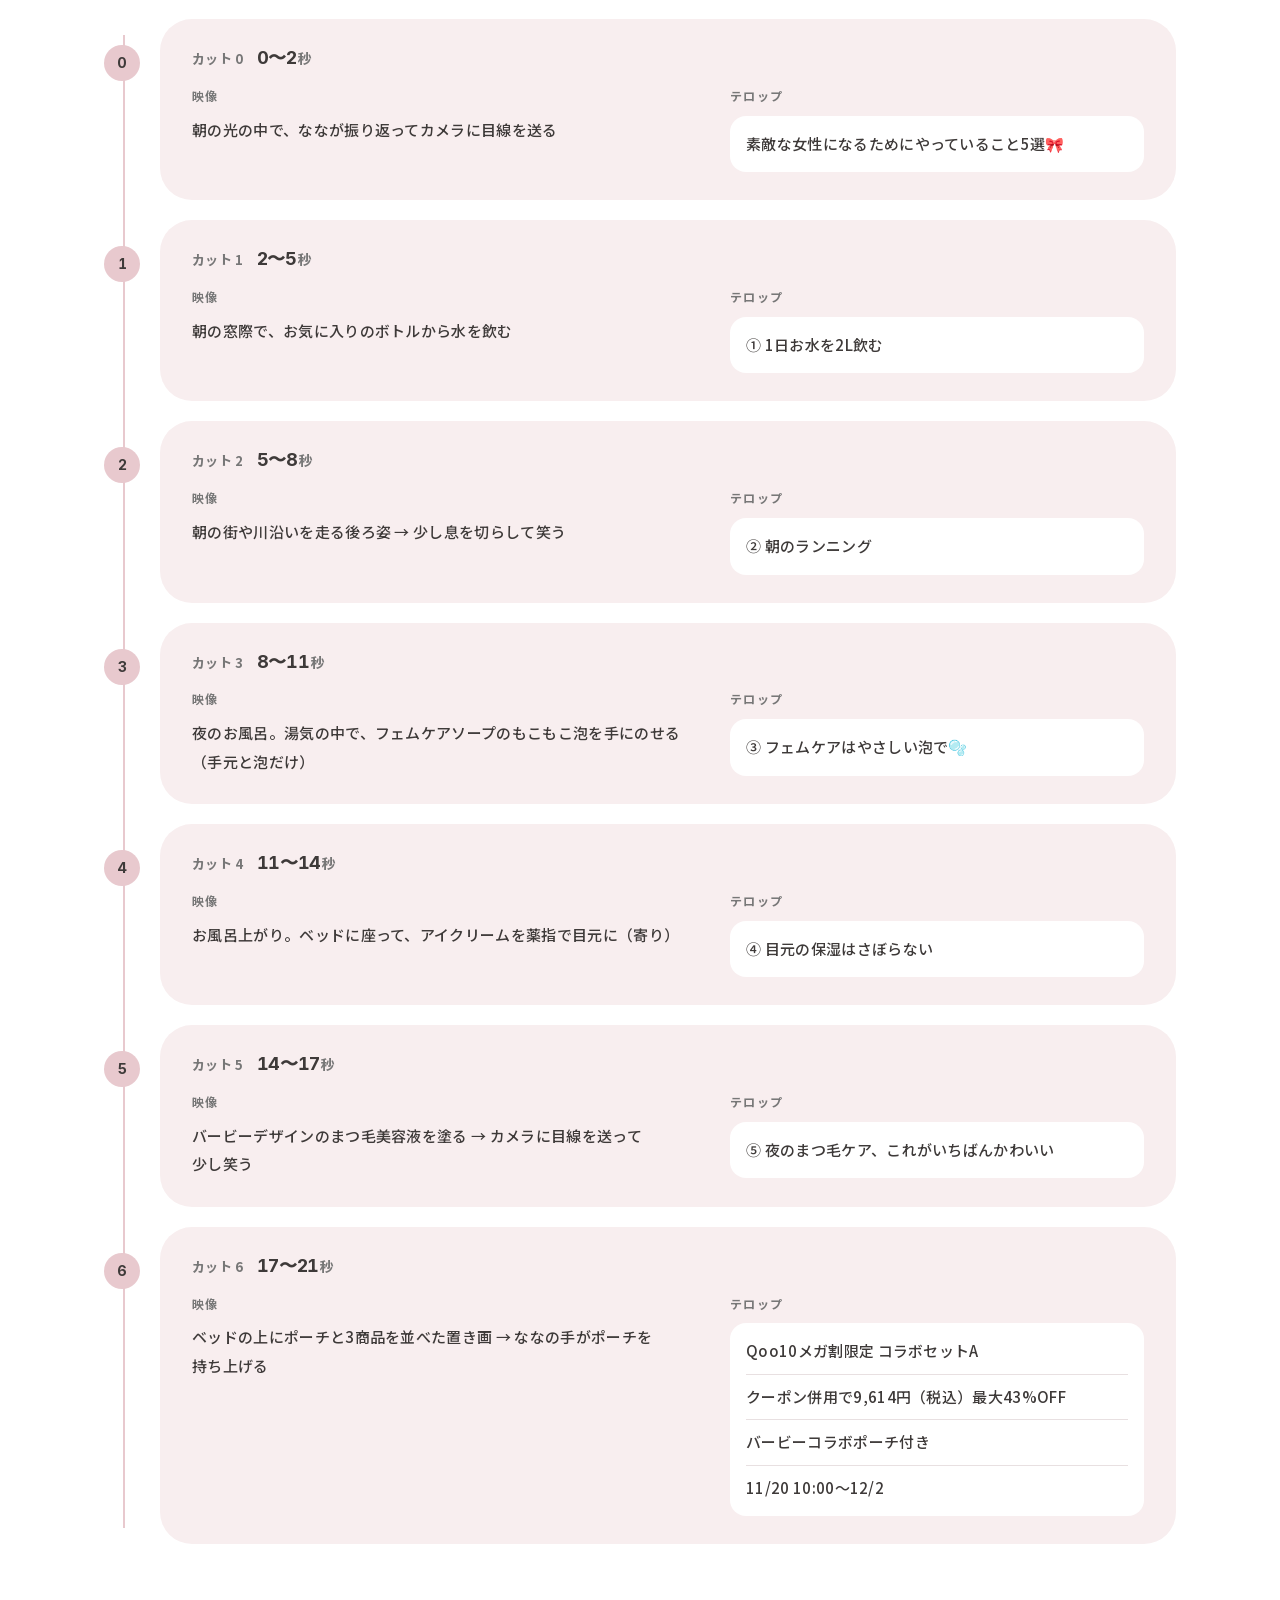
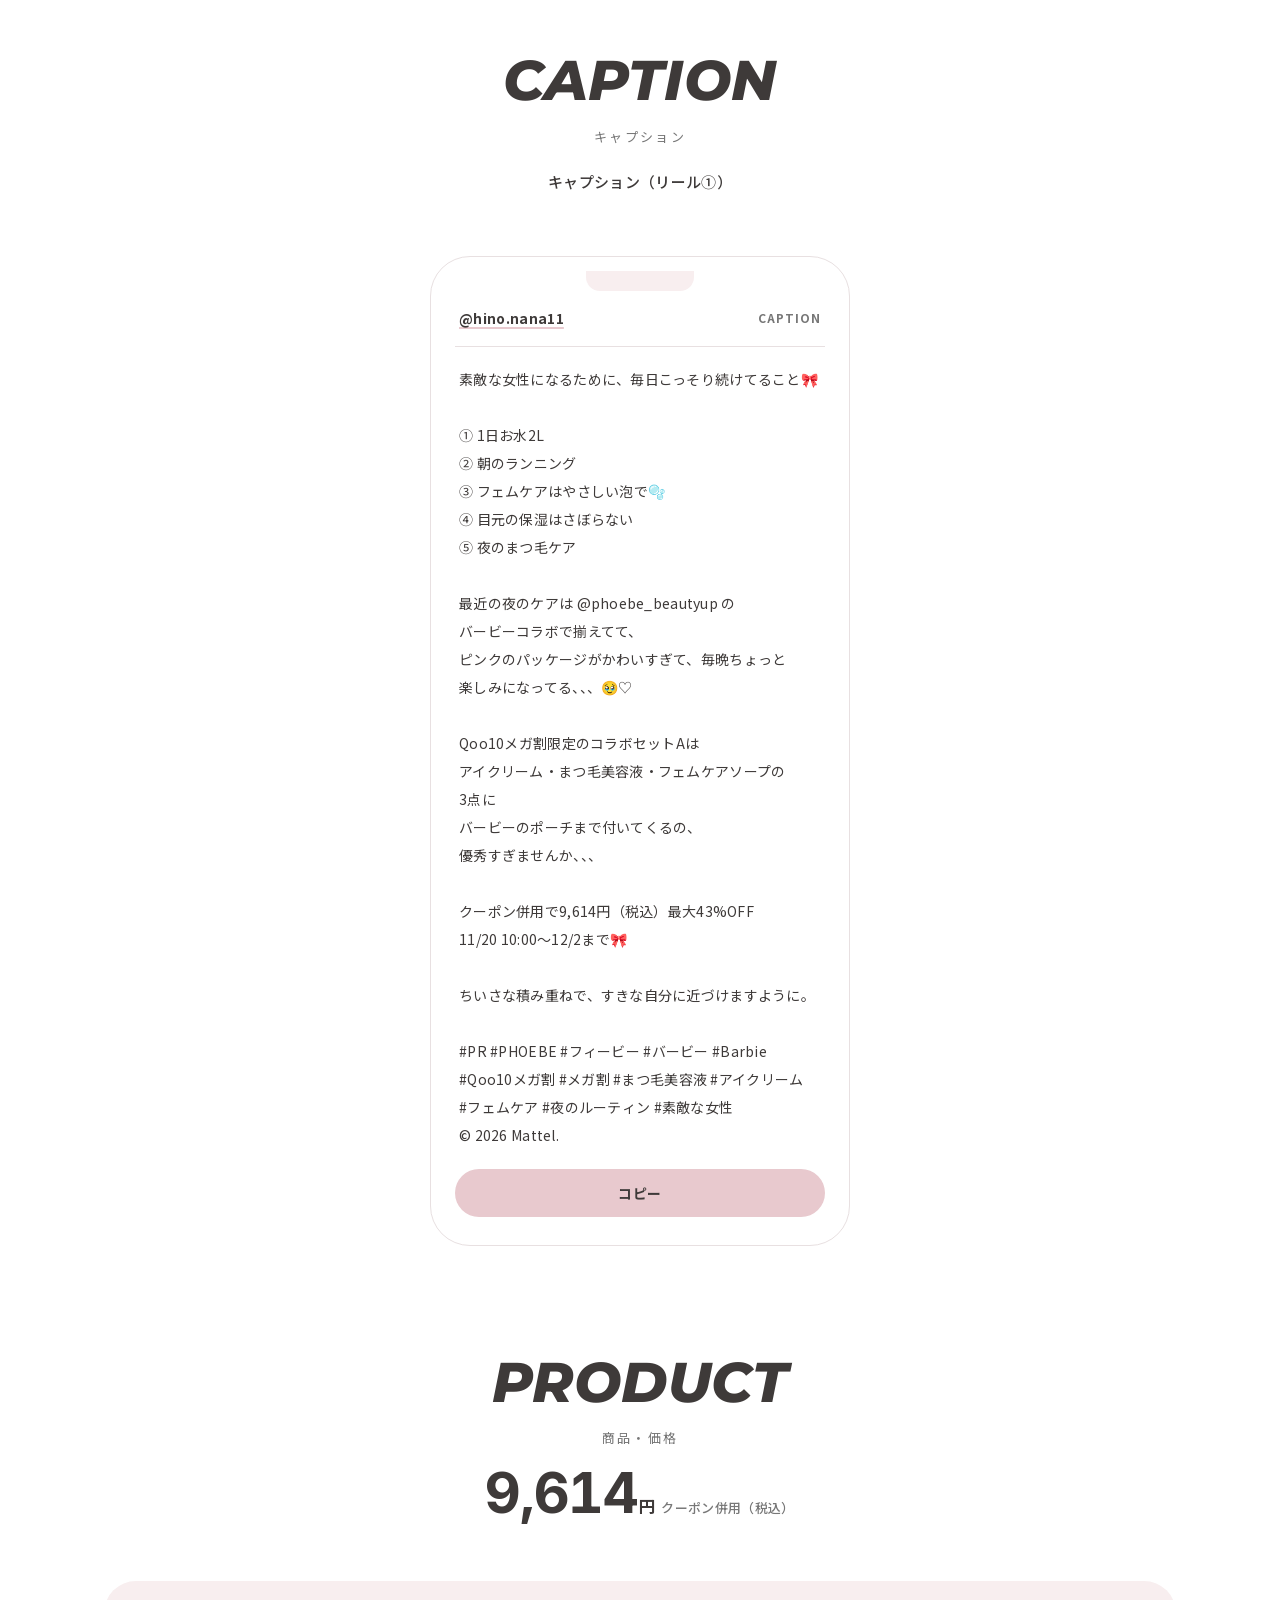
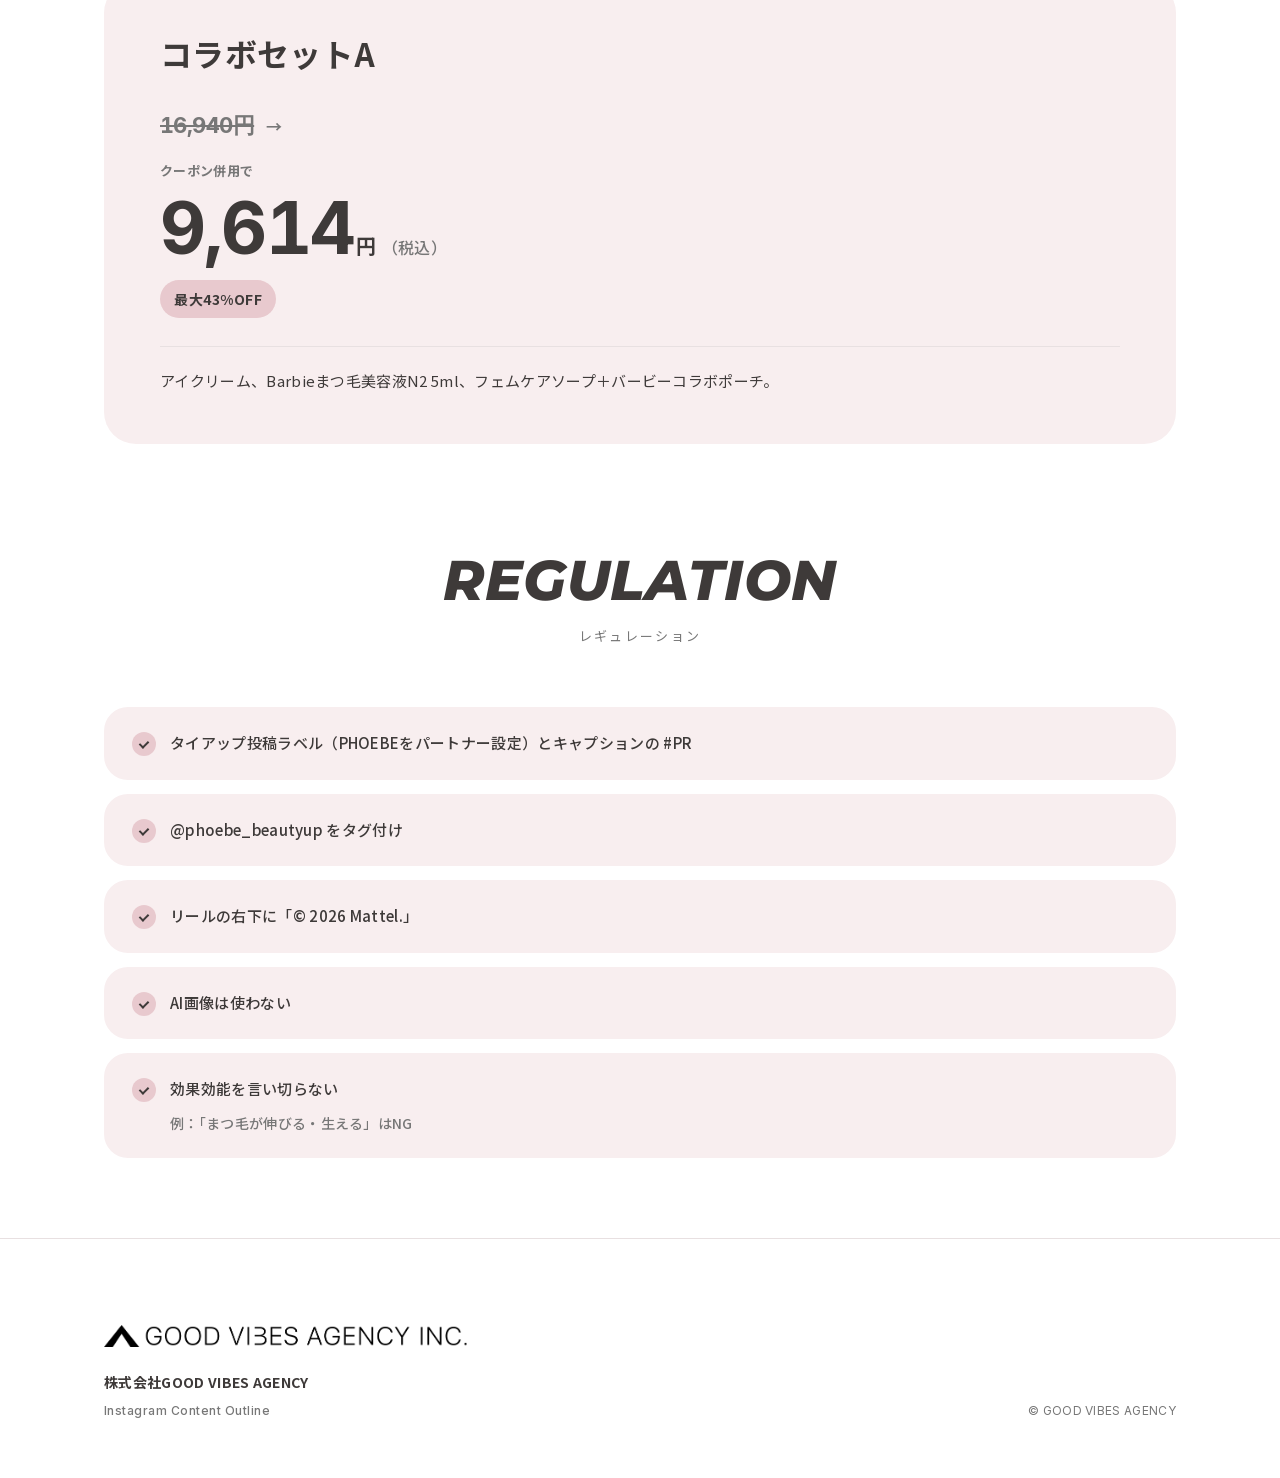
==== commit 5159eea5: "Restyle in PHOEBE colors, hinonana naming, wider mobile gutters Co-authored-by: GOOD-VIBES-AGENCY <G" ====
--- a/index.html
+++ b/index.html
@@ -3,203 +3,194 @@
 <head>
 <meta charset="utf-8">
 <meta name="viewport" content="width=device-width,initial-scale=1">
-<title>PHOEBE × Barbie メガ割コラボ ／ 日野なな Instagram 投稿構成案（2026年11月）｜GOOD VIBES AGENCY</title>
+<title>PHOEBE × Barbie メガ割コラボ ／ hinonana Instagram 投稿構成案（2026年11月）｜GOOD VIBES AGENCY</title>
 <meta name="robots" content="noindex,nofollow">
-<meta name="description" content="PHOEBE × Barbie メガ割コラボ ／ 日野なな Instagram 投稿構成案（2026年11月）">
+<meta name="description" content="PHOEBE × Barbie メガ割コラボ ／ hinonana Instagram 投稿構成案（2026年11月）">
 <link rel="canonical" href="https://goodvibesagency.tokyo/202611-phoebe-hinonana-contentoutline-001/">
 <meta property="og:type" content="website">
 <meta property="og:locale" content="ja_JP">
 <meta property="og:site_name" content="GOOD VIBES AGENCY">
-<meta property="og:title" content="PHOEBE × Barbie メガ割コラボ ／ 日野なな Instagram 投稿構成案（2026年11月）">
+<meta property="og:title" content="PHOEBE × Barbie メガ割コラボ ／ hinonana Instagram 投稿構成案（2026年11月）">
 <meta property="og:description" content="PHOEBE（@phoebe_beautyup）Qoo10メガ割コラボ。担当タレント：なな（Instagram @hino.nana11）。期間：11/20 10:00〜12/2。">
 <meta property="og:url" content="https://goodvibesagency.tokyo/202611-phoebe-hinonana-contentoutline-001/">
 <meta property="og:image" content="https://goodvibesagency.tokyo/202611-phoebe-hinonana-contentoutline-001/assets/gva_logo_horizontal.png">
 <meta name="twitter:card" content="summary">
-<meta name="twitter:title" content="PHOEBE × Barbie メガ割コラボ ／ 日野なな Instagram 投稿構成案（2026年11月）">
+<meta name="twitter:title" content="PHOEBE × Barbie メガ割コラボ ／ hinonana Instagram 投稿構成案（2026年11月）">
 <meta name="twitter:description" content="PHOEBE（@phoebe_beautyup）Qoo10メガ割コラボ。担当タレント：なな（Instagram @hino.nana11）。期間：11/20 10:00〜12/2。">
-<meta name="theme-color" content="#101010">
+<meta name="theme-color" content="#F8EEEF">
 <link rel="preconnect" href="https://fonts.googleapis.com">
 <link rel="preconnect" href="https://fonts.gstatic.com" crossorigin>
-<link rel="stylesheet" href="https://fonts.googleapis.com/css2?family=Noto+Sans+JP:wght@400;500;700&amp;display=swap">
+<link rel="stylesheet" href="https://fonts.googleapis.com/css2?family=Montserrat:ital,wght@1,700;1,800;1,900&amp;family=Noto+Sans+JP:wght@400;500;700&amp;display=swap">
 <link rel="stylesheet" href="assets/fonts/fonts.css">
 <link rel="stylesheet" href="tokens.css">
 <style>
 *{box-sizing:border-box;margin:0;padding:0}
-html{scroll-behavior:smooth;color-scheme:dark}
-body{background:var(--gva-bg);color:var(--gva-fg);font-family:var(--gva-f-ja);font-size:var(--gva-fs-body);font-weight:400;line-height:1.8;letter-spacing:.02em;-webkit-font-smoothing:antialiased;word-break:auto-phrase;overflow-x:hidden}
+html{scroll-behavior:smooth;color-scheme:light}
+body{background:var(--gva-bg);color:var(--gva-fg);font-family:var(--gva-f-ja);font-size:var(--gva-fs-body);font-weight:400;line-height:1.9;letter-spacing:.02em;-webkit-font-smoothing:antialiased;word-break:auto-phrase;overflow-x:hidden}
 img,svg,video{max-width:100%;height:auto;display:block}
 .wrap{max-width:var(--gva-max-w);margin:0 auto;padding-inline:var(--gva-gutter-sp);min-width:0}
 .num{font-family:var(--gva-f-en);font-feature-settings:var(--gva-num-feature);font-weight:700;line-height:1;letter-spacing:var(--gva-ls-num);white-space:nowrap}
 .u{font-family:var(--gva-f-ja);font-weight:700;font-size:max(calc(1em * var(--gva-unit-ratio)),14px);letter-spacing:0;margin-left:.1em}
 .nw,.hash{white-space:nowrap}
 .sub{color:var(--gva-fg-sub)}
-a{color:inherit;text-decoration:underline;text-decoration-color:var(--gva-blue);text-decoration-thickness:2px;text-underline-offset:3px}
-:focus-visible{outline:2px solid var(--gva-blue);outline-offset:3px}
-.topbar,.bottombar{height:var(--gva-topbar-h);background:var(--gva-blue)}
-.accent-bar{display:block;width:40px;height:4px;background:var(--gva-blue);margin-bottom:20px}
-.eyebrow{display:flex;gap:12px;align-items:baseline;font-size:14px;font-weight:700;letter-spacing:.06em}
-.eyebrow .no{font-family:var(--gva-f-en)}
+a{color:inherit;text-decoration:underline;text-decoration-color:var(--gva-accent);text-decoration-thickness:1.5px;text-underline-offset:3px}
+:focus-visible{outline:2px solid var(--phoebe-ink);outline-offset:3px}
+
+/* トップの薄ピンク帯 */
+.hero-band{background:var(--phoebe-pink)}
 
 /* マストヘッド */
-.masthead{border-bottom:1px solid var(--gva-rule);height:var(--gva-masthead-h-sp);display:flex;align-items:center;justify-content:space-between;gap:var(--gva-logo-clear-sp);min-width:0}
+.masthead{height:var(--gva-masthead-h-sp);display:flex;align-items:center;justify-content:space-between;gap:var(--gva-logo-clear-sp);min-width:0}
 .logo-slot{flex:0 1 auto;display:flex;align-items:center;min-width:0;margin-right:var(--gva-logo-clear-sp)}
-.wordmark{font-family:var(--gva-f-en);font-weight:700;font-size:clamp(13px,3.4vw,16px);letter-spacing:.02em;line-height:1;color:#fff;white-space:nowrap}
-.mh-right{text-align:right;font-family:var(--gva-f-en);font-size:var(--gva-fs-min);font-weight:500;line-height:1.5;letter-spacing:.04em;min-width:0}
+.wordmark{font-family:var(--gva-f-display);font-weight:800;font-style:italic;font-size:clamp(14px,3.6vw,18px);letter-spacing:.04em;line-height:1;color:var(--phoebe-ink);white-space:nowrap;text-transform:uppercase}
+.mh-right{text-align:right;font-family:var(--gva-f-en);font-size:var(--gva-fs-min);font-weight:500;line-height:1.6;letter-spacing:.04em;min-width:0;color:var(--phoebe-sub)}
 .mh-right span{display:block}
-.mh-right span+span{color:var(--gva-fg-sub);font-feature-settings:var(--gva-num-feature)}
+.mh-right span+span{font-feature-settings:var(--gva-num-feature)}
+
+/* 英字見出し + 和文サブ（PHOEBEの型） */
+.sec-head{text-align:center;padding:64px 0 8px;min-width:0}
+.sec-head .wrap{min-width:0}
+.sec-en{display:block;font-family:var(--gva-f-display);font-weight:800;font-style:italic;font-size:clamp(26px,7vw,56px);letter-spacing:.01em;line-height:1.15;text-transform:uppercase;color:var(--phoebe-ink);overflow-wrap:anywhere}
+.sec-ja{display:block;margin-top:14px;font-size:13px;font-weight:400;letter-spacing:.18em;color:var(--phoebe-sub);line-height:1.6}
+.sec-title{margin:20px auto 0;max-width:36em;font-size:15px;font-weight:500;line-height:1.9;color:var(--phoebe-ink)}
+.sec-stat{margin-top:16px;color:var(--phoebe-ink)}
+.sec-stat .num{font-size:clamp(36px,8vw,56px);color:var(--phoebe-ink)}
+.sec-stat-note{display:inline-block;margin-left:.4em;font-size:13px;font-weight:500;color:var(--phoebe-sub);vertical-align:middle}
 
 /* ヒーロー */
-.hero{padding:48px 0 8px;min-width:0}
-.hero h1{font-size:clamp(32px,4.8vw,64px);font-weight:700;line-height:1.25;letter-spacing:.01em;margin:20px 0 20px}
-.hero-en{display:inline-block;white-space:nowrap;font-family:var(--gva-f-en);letter-spacing:-0.02em}
-.hero .lead{font-size:var(--gva-fs-lead);line-height:1.85;max-width:38em}
-.facts{display:grid;grid-template-columns:1fr;gap:20px;margin-top:40px;min-width:0}
-.facts div{display:flex;flex-direction:column;gap:6px;min-width:0;padding-top:16px;border-top:1px solid var(--gva-rule)}
-.facts .k{font-size:13px;color:var(--gva-fg-sub);font-weight:500}
-.facts .v{font-size:15px;font-weight:700;line-height:1.7;overflow-wrap:anywhere}
-.schedule{margin-top:32px;background:var(--gva-blue-face);color:var(--gva-on-blue);border-radius:var(--gva-radius-panel-sp);padding:28px 24px;min-width:0}
-.schedule h2{font-size:14px;font-weight:700;letter-spacing:.06em;padding-bottom:12px;border-bottom:1px solid var(--gva-on-blue-rule)}
+.hero{padding-block:12px 56px;min-width:0;text-align:center}
+.hero .sec-head{padding:12px 0 28px}
+.hero h1{font-size:var(--gva-fs-h1);font-weight:700;line-height:1.3;letter-spacing:.01em;margin:8px 0 16px;color:var(--phoebe-ink)}
+.hero-en{display:inline-block;font-family:var(--gva-f-display);font-weight:800;font-style:italic;letter-spacing:-0.01em}
+.hero .lead{font-size:var(--gva-fs-lead);line-height:1.9;max-width:32em;margin-inline:auto;color:var(--phoebe-ink)}
+.hero-grid{margin-top:36px;text-align:left}
+.facts{display:grid;grid-template-columns:1fr;gap:0;min-width:0;background:var(--phoebe-white);border-radius:var(--gva-radius-panel-sp);padding:8px 24px 12px}
+.facts div{display:flex;flex-direction:column;gap:6px;min-width:0;padding:18px 0;border-top:1px solid var(--gva-rule)}
+.facts div:first-child{border-top:0}
+.facts .k{font-size:12px;color:var(--phoebe-sub);font-weight:500;letter-spacing:.08em}
+.facts .v{font-size:15px;font-weight:700;line-height:1.8;overflow-wrap:anywhere}
+.schedule{margin-top:20px;background:var(--phoebe-white);color:var(--phoebe-ink);border-radius:var(--gva-radius-panel-sp);padding:28px 24px;min-width:0}
+.schedule h2{font-size:13px;font-weight:400;letter-spacing:.18em;color:var(--phoebe-sub);padding-bottom:14px;border-bottom:1px solid var(--gva-rule);text-align:center}
 .schedule ul{list-style:none;margin-top:8px}
-.schedule li{display:grid;grid-template-columns:minmax(0,8.5em) minmax(0,1fr);gap:12px 16px;padding:14px 0;border-bottom:1px solid var(--gva-on-blue-rule);align-items:baseline;font-size:15px;font-weight:500;min-width:0}
+.schedule li{display:grid;grid-template-columns:minmax(0,8.5em) minmax(0,1fr);gap:12px 16px;padding:16px 0;border-bottom:1px solid var(--gva-rule);align-items:baseline;font-size:15px;font-weight:500;min-width:0;line-height:1.8}
 .schedule li:last-child{border-bottom:0}
-.schedule .when{font-weight:700;overflow-wrap:anywhere}
+.schedule .when{font-weight:700;overflow-wrap:anywhere;text-align:right}
 .schedule .what{overflow-wrap:anywhere}
 .schedule li.solo{grid-template-columns:minmax(0,1fr)}
+.schedule li.solo .what{text-align:center}
 
 /* 目次 */
-.toc{background:var(--gva-surface);margin-top:var(--gva-section-sp)}
-.toc .wrap{padding-block:36px}
-.toc h2{font-size:12px;font-weight:700;letter-spacing:.12em;font-family:var(--gva-f-en)}
-.toc ol{list-style:none;display:grid;grid-template-columns:1fr 1fr;gap:0 20px;margin-top:12px}
-.toc li a{display:flex;gap:10px;align-items:baseline;font-size:14px;font-weight:500;padding:12px 0;border-bottom:1px solid var(--gva-rule);text-decoration:none;min-width:0}
-.toc li a:hover{box-shadow:inset 0 -2px 0 var(--gva-blue)}
-.toc li span{font-family:var(--gva-f-en);font-size:12px;font-weight:700;letter-spacing:.04em;flex:0 0 auto}
+.toc{background:var(--phoebe-white);margin-top:0;padding-top:24px;padding-bottom:8px}
+.toc .wrap{padding-block:24px}
+.toc .sec-head{padding:24px 0 8px}
+.toc ol{list-style:none;display:grid;grid-template-columns:1fr 1fr;gap:0 20px;margin-top:8px}
+.toc li a{display:flex;flex-direction:column;gap:4px;align-items:center;justify-content:center;font-size:13px;font-weight:500;padding:18px 8px;border-bottom:1px solid var(--gva-rule);text-decoration:none;min-width:0;text-align:center;line-height:1.6}
+.toc li a:hover{color:var(--phoebe-ink);box-shadow:inset 0 -2px 0 var(--phoebe-pink-ui)}
+.toc li span{font-family:var(--gva-f-display);font-style:italic;font-size:12px;font-weight:800;letter-spacing:.04em;flex:0 0 auto;color:var(--phoebe-sub)}
 .toc li a em{font-style:normal;min-width:0;overflow-wrap:anywhere}
 
-/* 章の扉 */
-.door{background:var(--gva-blue-face);color:var(--gva-on-blue);margin-top:var(--gva-section-sp)}
-.door .wrap{padding-block:56px 52px;min-width:0}
-.door .no{font-family:var(--gva-f-en);font-size:14px;font-weight:700;letter-spacing:.06em}
-.door h2{font-size:var(--gva-fs-h2);font-weight:700;line-height:1.35;margin-top:14px;max-width:24em;overflow-wrap:anywhere}
-.door .lead{margin-top:16px;font-size:var(--gva-fs-lead);font-weight:500;line-height:1.85;max-width:38em}
-.door .stat{margin-top:32px;border-top:1px solid var(--gva-on-blue-rule);padding-top:20px}
-.door .stat .num{font-size:var(--gva-fs-num-l)}
-.door .stat p{margin-top:10px;font-size:14px;font-weight:700}
-.chap{padding-top:56px;padding-bottom:8px;min-width:0}
+.chap{padding-top:36px;padding-bottom:8px;min-width:0}
 
 /* リール① タイムライン */
-.timeline{list-style:none;margin:0;padding:0 0 0 44px;position:relative;min-width:0}
-.timeline::before{content:"";position:absolute;left:15px;top:16px;bottom:16px;width:2px;background:var(--gva-rule)}
-.timeline > li{position:relative;margin-top:16px;min-width:0}
+.timeline{list-style:none;margin:0;padding:0 0 0 48px;position:relative;min-width:0}
+.timeline::before{content:"";position:absolute;left:16px;top:16px;bottom:16px;width:2px;background:var(--phoebe-pink-ui)}
+.timeline > li{position:relative;margin-top:20px;min-width:0}
 .timeline > li:first-child{margin-top:0}
-.cut-no{position:absolute;left:-44px;top:20px;width:32px;height:32px;border-radius:50%;background:var(--gva-blue);color:var(--gva-on-blue);display:flex;align-items:center;justify-content:center;z-index:1;font-size:14px}
-.cut{background:var(--gva-surface);border-radius:var(--gva-radius-panel-sp);padding:20px;min-width:0}
-.cut-time{font-size:13px;font-weight:700;color:var(--gva-fg-sub);margin-bottom:12px}
-.cut-time .num{font-size:18px;color:var(--gva-fg)}
-.cut-body{display:grid;gap:16px;min-width:0}
-.cut-body h3{font-size:var(--gva-fs-min);font-weight:700;letter-spacing:.08em;color:var(--gva-fg-sub);margin-bottom:6px}
-.cut-body p{font-size:15px;line-height:1.75;font-weight:500;overflow-wrap:anywhere;min-width:0}
-.telop{background:#101010;border-radius:14px;padding:12px 14px;font-weight:700;line-height:1.7}
+.cut-no{position:absolute;left:-48px;top:22px;width:32px;height:32px;border-radius:50%;background:var(--phoebe-pink-ui);color:var(--phoebe-ink);display:flex;align-items:center;justify-content:center;z-index:1;font-size:13px}
+.cut{background:var(--phoebe-pink);border-radius:var(--gva-radius-panel-sp);padding:24px;min-width:0}
+.cut-time{font-size:13px;font-weight:700;color:var(--phoebe-sub);margin-bottom:14px;line-height:1.7}
+.cut-time .num{font-size:18px;color:var(--phoebe-ink)}
+.cut-body{display:grid;gap:18px;min-width:0}
+.cut-body h3{font-size:var(--gva-fs-min);font-weight:700;letter-spacing:.12em;color:var(--phoebe-sub);margin-bottom:8px}
+.cut-body p{font-size:15px;line-height:1.9;font-weight:500;overflow-wrap:anywhere;min-width:0}
+.telop{background:var(--phoebe-white);border-radius:16px;padding:14px 16px;font-weight:700;line-height:1.8}
 .telop span{display:block}
-.telop span + span{margin-top:6px;padding-top:6px;border-top:1px solid var(--gva-rule)}
+.telop span + span{margin-top:8px;padding-top:8px;border-top:1px solid var(--gva-rule)}
 
 /* キャプション（端末風カード） */
 .caption-grid{display:grid;gap:32px;min-width:0}
-.phone{width:100%;max-width:420px;min-width:0;background:var(--gva-surface);border:1px solid var(--gva-rule);border-radius:36px;padding:8px 12px 20px;margin:0 auto}
-.phone-notch{width:108px;height:20px;background:#101010;border-radius:0 0 14px 14px;margin:0 auto 14px}
-.phone-head{display:flex;align-items:center;justify-content:space-between;gap:12px;padding:0 8px 12px;border-bottom:1px solid var(--gva-rule);min-width:0}
+.phone{width:100%;max-width:420px;min-width:0;background:var(--phoebe-white);border:1px solid var(--gva-rule);border-radius:36px;padding:12px 20px 24px;margin:0 auto}
+.phone-notch{width:108px;height:20px;background:var(--phoebe-pink);border-radius:0 0 14px 14px;margin:0 auto 14px}
+.phone-head{display:flex;align-items:center;justify-content:space-between;gap:12px;padding:0 4px 14px;border-bottom:1px solid var(--gva-rule);min-width:0}
 .phone-head .acct{font-size:14px;font-weight:700;min-width:0;overflow-wrap:anywhere}
-.phone-head .tag{flex:0 0 auto;font-size:var(--gva-fs-min);font-weight:700;letter-spacing:.06em;color:var(--gva-fg-sub)}
-.caption-body{margin:0;padding:16px 8px 8px;font-family:inherit;font-size:14px;line-height:1.85;letter-spacing:.02em;white-space:pre-wrap;overflow-wrap:anywhere;overflow-x:hidden;max-width:100%;background:transparent;color:inherit;border:0;min-width:0}
-.copy-btn{display:inline-flex;align-items:center;justify-content:center;width:100%;margin-top:8px;min-height:44px;padding:12px 16px;border:0;border-radius:999px;background:var(--gva-blue);color:var(--gva-on-blue);font-family:inherit;font-size:14px;font-weight:700;letter-spacing:.04em;cursor:pointer}
-.copy-btn:hover{filter:brightness(1.08)}
+.phone-head .tag{flex:0 0 auto;font-size:var(--gva-fs-min);font-weight:700;letter-spacing:.08em;color:var(--phoebe-sub)}
+.caption-body{margin:0;padding:18px 4px 10px;font-family:inherit;font-size:14px;line-height:2;letter-spacing:.02em;white-space:pre-wrap;overflow-wrap:anywhere;overflow-x:hidden;max-width:100%;background:transparent;color:inherit;border:0;min-width:0}
+.copy-btn{display:inline-flex;align-items:center;justify-content:center;width:100%;margin-top:10px;min-height:48px;padding:14px 16px;border:0;border-radius:999px;background:var(--phoebe-pink-ui);color:var(--phoebe-ink);font-family:inherit;font-size:14px;font-weight:700;letter-spacing:.04em;cursor:pointer}
+.copy-btn:hover{filter:brightness(.97)}
 .copy-btn:active{transform:translateY(1px)}
 .sr-only{position:absolute;width:1px;height:1px;padding:0;margin:-1px;overflow:hidden;clip:rect(0,0,0,0);white-space:nowrap;border:0}
 #caption-source{position:absolute;width:1px;height:1px;padding:0;margin:-1px;overflow:hidden;clip:rect(0,0,0,0);white-space:nowrap;border:0}
 
 /* 商品・価格 */
-.price-card{background:var(--gva-surface);border-radius:var(--gva-radius-panel-sp);padding:28px 24px;border-top:6px solid var(--gva-blue);min-width:0}
-.price-card .tag{display:inline-block;background:var(--gva-blue);color:#fff;font-size:12px;font-weight:700;padding:4px 12px;border-radius:999px;letter-spacing:.06em}
-.price-card h3{font-size:clamp(22px,2.6vw,32px);font-weight:700;line-height:1.4;margin-top:14px}
+.price-card{background:var(--phoebe-pink);border-radius:var(--gva-radius-panel-sp);padding:28px 24px;min-width:0}
+.price-card h3{font-size:clamp(22px,2.6vw,32px);font-weight:700;line-height:1.5;margin-top:0}
 .price-from-row{margin-top:28px;display:flex;align-items:baseline;gap:12px}
-.price-from{font-family:var(--gva-f-en);font-feature-settings:var(--gva-num-feature);font-size:22px;font-weight:700;color:var(--gva-fg-sub);letter-spacing:var(--gva-ls-num);text-decoration:line-through;text-decoration-thickness:1.5px;white-space:nowrap}
-.price-arrow{color:var(--gva-fg-sub);font-weight:700}
+.price-from{font-family:var(--gva-f-en);font-feature-settings:var(--gva-num-feature);font-size:22px;font-weight:700;color:var(--phoebe-sub);letter-spacing:var(--gva-ls-num);text-decoration:line-through;text-decoration-thickness:1.5px;white-space:nowrap}
+.price-arrow{color:var(--phoebe-sub);font-weight:700}
 .price-now{margin-top:12px;min-width:0}
-.price-now .label{display:block;font-size:13px;font-weight:700;color:var(--gva-fg-sub);margin-bottom:8px}
-.price-now .num{font-size:clamp(44px,12vw,72px);color:var(--gva-blue);line-height:1;white-space:nowrap}
-.price-now .num .u{color:var(--gva-fg);font-size:max(18px,.28em)}
-.price-off{display:inline-block;margin-top:16px;background:var(--gva-blue);color:#fff;font-size:14px;font-weight:700;padding:6px 12px;border-radius:999px;letter-spacing:.04em}
-.price-note{display:inline;margin-left:.35em;font-size:16px;color:var(--gva-fg-sub);font-weight:500;vertical-align:baseline}
-.contents{margin-top:28px;padding-top:20px;border-top:1px solid var(--gva-rule);font-size:15px;line-height:1.8;overflow-wrap:anywhere}
+.price-now .label{display:block;font-size:13px;font-weight:700;color:var(--phoebe-sub);margin-bottom:8px}
+.price-now .num{font-size:clamp(40px,11vw,72px);color:var(--phoebe-ink);line-height:1;white-space:nowrap}
+.price-now .num .u{color:var(--phoebe-ink);font-size:max(18px,.28em)}
+.price-off{display:inline-block;margin-top:16px;background:var(--phoebe-pink-ui);color:var(--phoebe-ink);font-size:14px;font-weight:700;padding:6px 14px;border-radius:999px;letter-spacing:.04em}
+.price-note{display:inline;margin-left:.35em;font-size:16px;color:var(--phoebe-sub);font-weight:500;vertical-align:baseline}
+.contents{margin-top:28px;padding-top:20px;border-top:1px solid var(--gva-rule);font-size:15px;line-height:1.9;overflow-wrap:anywhere}
 
 /* レギュレーション */
-.regs{list-style:none;margin:0;padding:0;display:grid;gap:12px;min-width:0}
-.regs li{display:grid;grid-template-columns:auto minmax(0,1fr);gap:14px;align-items:flex-start;background:var(--gva-surface);border-radius:20px;padding:18px 18px;min-width:0}
-.mk{display:inline-flex;align-items:center;justify-content:center;width:24px;height:24px;flex:0 0 24px;margin-top:2px;border-radius:var(--gva-radius-badge);background:var(--gva-good-bg);color:var(--gva-good-fg)}
+.regs{list-style:none;margin:0;padding:0;display:grid;gap:14px;min-width:0}
+.regs li{display:grid;grid-template-columns:auto minmax(0,1fr);gap:14px;align-items:flex-start;background:var(--phoebe-pink);border-radius:20px;padding:20px 22px;min-width:0}
+.mk{display:inline-flex;align-items:center;justify-content:center;width:24px;height:24px;flex:0 0 24px;margin-top:3px;border-radius:var(--gva-radius-badge);background:var(--phoebe-pink-ui);color:var(--phoebe-ink)}
 .mk i{position:relative;width:12px;height:12px}
 .mk i::before{content:"";position:absolute;left:3px;top:1px;width:4px;height:7px;border:solid currentColor;border-width:0 2px 2px 0;transform:rotate(45deg)}
-.regs p{font-size:15px;font-weight:500;line-height:1.75;overflow-wrap:anywhere;min-width:0}
-.regs .ng{display:block;margin-top:6px;color:var(--gva-fg-sub);font-size:14px}
+.regs p{font-size:15px;font-weight:500;line-height:1.9;overflow-wrap:anywhere;min-width:0}
+.regs .ng{display:block;margin-top:6px;color:var(--phoebe-sub);font-size:14px}
 
 /* フッター */
-.sign{border-top:1px solid var(--gva-rule);margin-top:var(--gva-section-sp)}
-.sign .wrap{padding-block:56px 48px}
+.sign{border-top:1px solid var(--gva-rule);margin-top:var(--gva-section-sp);background:var(--phoebe-white)}
+.sign .wrap{padding-block:48px 40px}
 .sign .logo{display:block;height:var(--gva-sign-logo-h-sp);width:auto;aspect-ratio:var(--gva-sign-logo-ratio);margin:var(--gva-sign-logo-h-sp) 0}
-.sign .logo.print{display:none}
-.sign .co{margin-top:24px;font-size:16px;font-weight:700}
-.sign .en{font-family:var(--gva-f-en);font-size:12px;font-weight:500;letter-spacing:.04em;color:var(--gva-fg-sub);margin-top:4px}
-.sign small{display:block;margin-top:32px;font-family:var(--gva-f-en);font-size:12px;color:var(--gva-fg-sub)}
+.sign .co{margin-top:20px;font-size:14px;font-weight:700}
+.sign .en{font-family:var(--gva-f-en);font-size:12px;font-weight:500;letter-spacing:.04em;color:var(--phoebe-sub);margin-top:4px}
+.sign small{display:block;margin-top:28px;font-family:var(--gva-f-en);font-size:12px;color:var(--phoebe-sub)}
 
 @media (min-width:640px){
-  .facts{grid-template-columns:1fr 1fr;gap:24px 32px}
-  .facts div:nth-child(1),.facts div:nth-child(2){padding-top:0;border-top:0}
+  .facts{grid-template-columns:1fr 1fr;gap:0 32px;padding:16px 32px}
+  .facts div{padding:20px 0}
+  .facts div:nth-child(1),.facts div:nth-child(2){border-top:0}
 }
 @media (min-width:1024px){
   .wrap{padding-inline:var(--gva-gutter-pc)}
   .masthead{height:var(--gva-masthead-h-pc);gap:var(--gva-logo-clear-pc)}
   .logo-slot{margin-right:var(--gva-logo-clear-pc)}
-  .wordmark{font-size:18px}
+  .wordmark{font-size:20px}
   .mh-right{font-size:13px}
-  .hero{padding:88px 0 16px}
-  .hero-grid{display:grid;grid-template-columns:minmax(0,1.3fr) minmax(0,.8fr);gap:clamp(40px,4vw,64px);align-items:start}
-  .facts{margin-top:48px}
+  .hero{padding-block:16px 80px}
+  .hero-grid{display:grid;grid-template-columns:minmax(0,1.15fr) minmax(0,.85fr);gap:clamp(32px,4vw,56px);align-items:stretch;margin-top:48px}
+  .facts{margin:0;height:100%}
   .schedule{margin-top:0;padding:32px 36px;border-radius:var(--gva-radius-panel-pc)}
-  .toc{margin-top:var(--gva-section-pc)}
+  .sec-head{padding:96px 0 12px}
   .toc ol{grid-template-columns:repeat(4,1fr)}
-  .door{margin-top:var(--gva-section-pc)}
-  .door .wrap{padding-block:96px 88px}
-  .door.has-stat .wrap{display:grid;grid-template-columns:minmax(0,8fr) minmax(0,4fr);gap:64px;align-items:end}
-  .door .stat{margin-top:0;border-top:0;border-left:1px solid var(--gva-on-blue-rule);padding:0 0 0 36px}
-  .door .stat .num{font-size:clamp(56px,6vw,88px);white-space:nowrap}
-  .chap{padding-top:80px}
+  .chap{padding-top:48px}
   .timeline{padding-left:56px}
   .timeline::before{left:19px}
-  .cut-no{left:-56px;width:40px;height:40px;top:24px;font-size:16px}
+  .cut-no{left:-56px;width:36px;height:36px;top:26px;font-size:14px}
   .cut{border-radius:var(--gva-radius-panel-pc);padding:28px 32px}
   .cut-body{grid-template-columns:minmax(0,1.1fr) minmax(0,.9fr);gap:32px}
-  .phone{border-radius:40px}
+  .phone{border-radius:40px;padding:14px 24px 28px}
   .price-card{border-radius:var(--gva-radius-panel-pc);padding:48px 56px}
   .regs li{padding:22px 28px;border-radius:24px}
-  .sign .wrap{display:flex;justify-content:space-between;align-items:flex-end;gap:40px;padding-block:72px 64px}
+  .sign .wrap{display:flex;justify-content:space-between;align-items:flex-end;gap:40px;padding-block:64px 56px}
   .sign .logo{height:var(--gva-sign-logo-h-pc);margin:var(--gva-sign-logo-h-pc) 0}
   .sign small{margin-top:0}
 }
 
 @media print{
-  :root{--gva-bg:#fff;--gva-surface:#F3F6FC;--gva-fg:#101010;--gva-fg-sub:#505050;--gva-rule:#DADDE3;--gva-rule-strong:#9A9AA0}
-  body{background:#fff;color:#101010}
-  .topbar,.bottombar{print-color-adjust:exact;-webkit-print-color-adjust:exact}
+  body{background:#fff;color:#3E3A39}
+  .hero-band{background:#F8EEEF;print-color-adjust:exact;-webkit-print-color-adjust:exact}
   .toc{display:none}
-  .door{background:#fff;color:var(--gva-fg);border-top:4px solid var(--gva-blue);margin-top:28pt;break-inside:avoid;print-color-adjust:exact;-webkit-print-color-adjust:exact}
-  .schedule{background:#fff;color:var(--gva-fg);border:2px solid var(--gva-blue);print-color-adjust:exact;-webkit-print-color-adjust:exact}
-  .schedule h2,.schedule li{border-color:var(--gva-rule)}
-  .wordmark{color:#101010}
-  .cut,.regs li,.price-card,.phone{break-inside:avoid}
+  .cut,.regs li,.price-card,.phone,.schedule,.facts{break-inside:avoid}
   .copy-btn{display:none}
-  .sign .logo.screen{display:none}
-  .sign .logo.print{display:block}
   a{text-decoration:none}
-  .price-now .num,.price-off,.cut-no,.mk,.telop{print-color-adjust:exact;-webkit-print-color-adjust:exact}
+  .cut-no,.mk,.price-off,.copy-btn,.telop,.sec-en{print-color-adjust:exact;-webkit-print-color-adjust:exact}
 }
 @media (prefers-reduced-motion:reduce){
   html{scroll-behavior:auto}
@@ -208,22 +199,22 @@
 </style>
 </head>
 <body>
-<div class="topbar" aria-hidden="true"></div>
+<div class="hero-band">
 <header class="wrap">
   <div class="masthead">
     <div class="logo-slot"><span class="wordmark">PHOEBE</span></div>
     <div class="mh-right"><span>Instagram 構成案</span><span>2026.11.20 — 12.02</span></div>
   </div>
 </header>
-
-<main>
 <section class="wrap hero" id="overview">
+  <div class="sec-head">
+    <p class="sec-en">Content Outline</p>
+    <p class="sec-ja">投稿構成案</p>
+  </div>
+  <h1><span class="hero-en">PHOEBE × Barbie</span><br>メガ割コラボ</h1>
+  <p class="lead">hinonana Instagram 投稿構成案（2026年11月）</p>
   <div class="hero-grid">
     <div>
-      <span class="accent-bar" aria-hidden="true"></span>
-      <div class="eyebrow"><span class="no">2026.11</span><span>投稿構成案</span></div>
-      <h1><span class="hero-en">PHOEBE × Barbie</span><br>メガ割コラボ</h1>
-      <p class="lead">日野なな Instagram 投稿構成案（2026年11月）</p>
       <div class="facts">
         <div>
           <span class="k">案件</span>
@@ -250,10 +241,15 @@
     </aside>
   </div>
 </section>
-
+</div>
+
+<main>
 <nav class="toc" aria-label="目次">
   <div class="wrap">
-    <h2>CONTENTS</h2>
+    <div class="sec-head">
+      <p class="sec-en">Contents</p>
+      <p class="sec-ja">目次</p>
+    </div>
     <ol>
       <li><a href="#reel"><span>01</span><em>リール①</em></a></li>
       <li><a href="#caption"><span>02</span><em>キャプション</em></a></li>
@@ -263,16 +259,14 @@
   </div>
 </nav>
 
-<header class="door has-stat" id="reel">
+<header class="sec-head" id="reel">
   <div class="wrap">
-    <div>
-      <p class="no">01</p>
-      <h2>リール①（11/20）<br>「素敵な女性になるためにやっていること5選」</h2>
-    </div>
-    <div class="stat">
-      <p class="num">21<span class="u">秒</span></p>
-      <p>約21秒</p>
-    </div>
+    <h2>
+      <span class="sec-en">Reel 01</span>
+      <span class="sec-ja">リール①</span>
+    </h2>
+    <p class="sec-title">リール①（11/20）「素敵な女性になるためにやっていること5選」</p>
+    <p class="sec-stat"><span class="num">21<span class="u">秒</span></span><span class="sec-stat-note">約21秒</span></p>
   </div>
 </header>
 <section class="wrap chap" aria-labelledby="reel">
@@ -392,12 +386,13 @@
   </ol>
 </section>
 
-<header class="door" id="caption">
+<header class="sec-head" id="caption">
   <div class="wrap">
-    <div>
-      <p class="no">02</p>
-      <h2>キャプション（リール①）</h2>
-    </div>
+    <h2>
+      <span class="sec-en">Caption</span>
+      <span class="sec-ja">キャプション</span>
+    </h2>
+    <p class="sec-title">キャプション（リール①）</p>
   </div>
 </header>
 <section class="wrap chap" aria-labelledby="caption">
@@ -460,16 +455,13 @@
 #PR #PHOEBE #フィービー #バービー #Barbie #Qoo10メガ割 #メガ割 #まつ毛美容液 #アイクリーム #フェムケア #夜のルーティン #素敵な女性
 © 2026 Mattel.</textarea>
 
-<header class="door has-stat" id="product">
+<header class="sec-head" id="product">
   <div class="wrap">
-    <div>
-      <p class="no">03</p>
-      <h2>商品・価格</h2>
-    </div>
-    <div class="stat">
-      <p class="num">9,614<span class="u">円</span></p>
-      <p>クーポン併用（税込）</p>
-    </div>
+    <h2>
+      <span class="sec-en">Product</span>
+      <span class="sec-ja">商品・価格</span>
+    </h2>
+    <p class="sec-stat"><span class="num">9,614<span class="u">円</span></span><span class="sec-stat-note">クーポン併用（税込）</span></p>
   </div>
 </header>
 <section class="wrap chap" aria-labelledby="product">
@@ -488,12 +480,12 @@
   </div>
 </section>
 
-<header class="door" id="rules">
+<header class="sec-head" id="rules">
   <div class="wrap">
-    <div>
-      <p class="no">04</p>
-      <h2>レギュレーション</h2>
-    </div>
+    <h2>
+      <span class="sec-en">Regulation</span>
+      <span class="sec-ja">レギュレーション</span>
+    </h2>
   </div>
 </header>
 <section class="wrap chap" aria-labelledby="rules">
@@ -525,15 +517,13 @@
 <footer class="sign">
   <div class="wrap">
     <div>
-      <img class="logo screen" src="assets/gva_logo_horizontal_white.png" width="857" height="52" alt="GOOD VIBES AGENCY">
-      <img class="logo print" src="assets/gva_logo_horizontal.png" width="857" height="52" alt="">
+      <img class="logo" src="assets/gva_logo_horizontal.png" width="857" height="52" alt="GOOD VIBES AGENCY">
       <p class="co">株式会社GOOD VIBES AGENCY</p>
       <p class="en">Instagram Content Outline</p>
     </div>
     <small>© GOOD VIBES AGENCY</small>
   </div>
 </footer>
-<div class="bottombar" aria-hidden="true"></div>
 <script src="assets/copy.js"></script>
 </body>
 </html>
--- a/tokens.css
+++ b/tokens.css
@@ -1,60 +1,37 @@
 /* =====================================================================
-   GVA 成果レポートの型 v5（黒地＋青・全章。書体は自前配信）— tokens.css
-   第1部：案件ごとに差し替えるもの（ロゴだけ）
-   第2部：型の固定値（GVA ブランドガイドライン v3.2 の3色＋濃い灰色1段）
+   PHOEBE 構成案ページ専用（今回のみの例外）。
+   参考：薄ピンク帯 + 白地 + チャコールの斜体英字見出し。
    ===================================================================== */
 
-/* ---------- 第1部　案件変数（ロゴだけ） ---------- */
 :root{
   --client-name: "PHOEBE";
-}
 
-/* ---------- 第2部　型の固定値 ---------- */
-:root{
-  /* ブランドの3色（ガイドライン p.03） */
-  --gva-blue:  #246BFF;   /* Electric Blue：アクセント専用 */
-  --gva-black: #101010;   /* Graphite Black：背景 */
-  --gva-white: #FFFFFF;   /* Pure White：文字 */
+  --phoebe-pink:    #F8EEEF;  /* 帯・面の薄ピンク */
+  --phoebe-pink-ui: #E8C9CE;  /* ボタン・カット番号などの柔らかいアクセント */
+  --phoebe-ink:     #3E3A39;  /* チャコール本文・英字見出し */
+  --phoebe-sub:     #777777;  /* 和文サブタイトル */
+  --phoebe-white:   #FFFFFF;
+  --phoebe-rule:    #E8E0E1;
 
-  /* 役割（黒地） */
-  --gva-bg:       var(--gva-black);
-  --gva-surface:  #1C1C1E;  /* 追加の濃い灰色は1段だけ。比較パネル・章立ての帯・表の計画値の行 */
-  --gva-fg:       var(--gva-white);  /* 対#101010 19.03:1 / 対#1C1C1E 17.01:1 */
-  --gva-fg-sub:   #A3A3A3;  /* 補助の文字 対#101010 7.54:1 / 対#1C1C1E 6.75:1 */
-  --gva-rule:        #3A3A3C;  /* 罫線（文字には使わない） */
-  --gva-rule-strong: #6E6E73;  /* 強めの区切り線（文字には使わない） */
-  --gva-track:       #2C2C2E;  /* 棒グラフの下地 */
+  --gva-bg:       var(--phoebe-white);
+  --gva-surface:  var(--phoebe-pink);
+  --gva-fg:       var(--phoebe-ink);
+  --gva-fg-sub:   var(--phoebe-sub);
+  --gva-rule:     var(--phoebe-rule);
+  --gva-rule-strong: #C9BFC0;
+  --gva-accent:   var(--phoebe-pink-ui);
+  --gva-white:    var(--phoebe-white);
 
-  /* 青の使い方：青文字は 対#101010 4.19:1 / 対#1C1C1E 3.74:1 で AA(4.5) に届かない
-     → 青は「大きな数字（24px以上、または太字18.66px以上＝AA Large 3:1）」と「図形（印・棒・線）」だけ。
-       小さい文字・本文・リンク文字には使わない（リンクは白文字＋青の下線） */
-  --gva-accent: var(--gva-blue);
-
-  /* v4：青の面（白い太字だけを置く。白/青 4.54:1）
-     使う場所＝最上部の細い帯、ヒーローの根拠パネル、章の扉（02〜06）、表の「計画より良い」のセル */
-  --gva-blue-face:   var(--gva-blue);
-  --gva-on-blue:     var(--gva-white);
-  --gva-on-blue-rule: rgba(255,255,255,.6);
-  --gva-topbar-h:    6px;
-  --gva-blue-tint:   rgba(36,107,255,.16);  /* 図の「計画より良い側」の淡い面（文字は白、対比は measure.txt） */
-
-  /* 計画との比較の印（色＋形＋文字） */
-  --gva-good-bg:    var(--gva-blue);   /* 計画より良い：青の塗り＋白のチェック＋白文字（白/青 4.54:1） */
-  --gva-good-fg:    var(--gva-white);
-  --gva-short-line: var(--gva-white);  /* 計画に届かず：白い線の枠＋横線＋白文字（塗りなし） */
-
-  /* 書体：英字と数字 Inter、和文 源ノ角ゴシック JP（Noto Sans JP で代用）。太さ 700/500/400 */
   --gva-f-en: "Inter", "Helvetica Neue", Arial, sans-serif;
   --gva-f-ja: "Noto Sans JP Subset", "Noto Sans JP", "Source Han Sans JP", "Hiragino Sans", sans-serif;
+  --gva-f-display: "Montserrat", "Inter", "Helvetica Neue", Arial, sans-serif;
   --gva-num-feature: "tnum" 1, "lnum" 1;
   --gva-w-bold: 700; --gva-w-medium: 500; --gva-w-regular: 400;
 
-  /* 文字の大きさ（SP390 で最小 12px） */
-  --gva-fs-num-hero: clamp(72px, 19vw, 160px);
-  --gva-fs-num-l:    clamp(44px, 9vw, 88px);
+  --gva-fs-num-l:    clamp(40px, 8vw, 72px);
   --gva-fs-num-m:    clamp(24px, 5.6vw, 32px);
-  --gva-fs-h1:       clamp(34px, 5.4vw, 72px);
-  --gva-fs-h2:       clamp(26px, 3.4vw, 44px);
+  --gva-fs-h1:       clamp(32px, 5vw, 60px);
+  --gva-fs-h2:       clamp(26px, 5.5vw, 52px);
   --gva-fs-lead:     clamp(16px, 1.5vw, 19px);
   --gva-fs-body:     16px;
   --gva-fs-caption:  14px;
@@ -62,41 +39,24 @@
   --gva-unit-ratio:  .3;
   --gva-ls-num:      -0.025em;
 
-  /* 余白 */
-  --gva-gutter-sp: 20px;  --gva-gutter-pc: 64px;
-  --gva-section-sp: 96px; --gva-section-pc: 160px;
+  /* SPは左右 28px（390でも端に文字がつかない） */
+  --gva-gutter-sp: 28px;  --gva-gutter-pc: 64px;
+  --gva-section-sp: 72px; --gva-section-pc: 120px;
   --gva-max-w: 1200px;
 
-  /* 形 */
   --gva-radius-panel-sp: 24px;
   --gva-radius-panel-pc: 32px;
   --gva-radius-badge: 999px;
-  --gva-bar-h: 8px;
 
-  /* クライアントロゴ枠（位置と寸法は固定） */
-  --gva-masthead-h-sp: 72px;  --gva-masthead-h-pc: 96px;
-  --gva-logo-max-w-sp: 128px; --gva-logo-max-h-sp: 40px;
-  --gva-logo-max-w-pc: 176px; --gva-logo-max-h-pc: 48px;
+  --gva-masthead-h-sp: 72px;  --gva-masthead-h-pc: 88px;
   --gva-logo-clear-sp: 16px;  --gva-logo-clear-pc: 24px;
 
-  /* GVA ロゴ（署名・横型・白版）。原画像 857×52px → 2倍表示で高さ 26px が上限 */
-  --gva-sign-logo-h-sp: 18px;  --gva-sign-logo-h-pc: 26px;
+  --gva-sign-logo-h-sp: 16px;  --gva-sign-logo-h-pc: 22px;
   --gva-sign-logo-ratio: 857 / 52;
 
-  /* 動き */
   --gva-ease: cubic-bezier(.25,.1,.25,1);
-  --gva-dur-count: 1000ms;
-  --gva-dur-bar: 700ms;
-  --gva-dur-fade: 400ms;
 }
-/* 印刷（白地）：黒地の配色を白地に置き換える */
-@media print{
-  :root{
-    --gva-bg:#FFFFFF; --gva-surface:#F3F6FC; --gva-fg:#101010; --gva-fg-sub:#505050;
-    --gva-rule:#DADDE3; --gva-rule-strong:#9A9AA0; --gva-track:#E3E9F6;
-    --gva-short-line:#101010; --gva-blue-tint:rgba(36,107,255,.10);
-  }
-}
+
 @media (prefers-reduced-motion: reduce){
   :root{ --gva-dur-count:0ms; --gva-dur-bar:0ms; --gva-dur-fade:0ms; }
 }
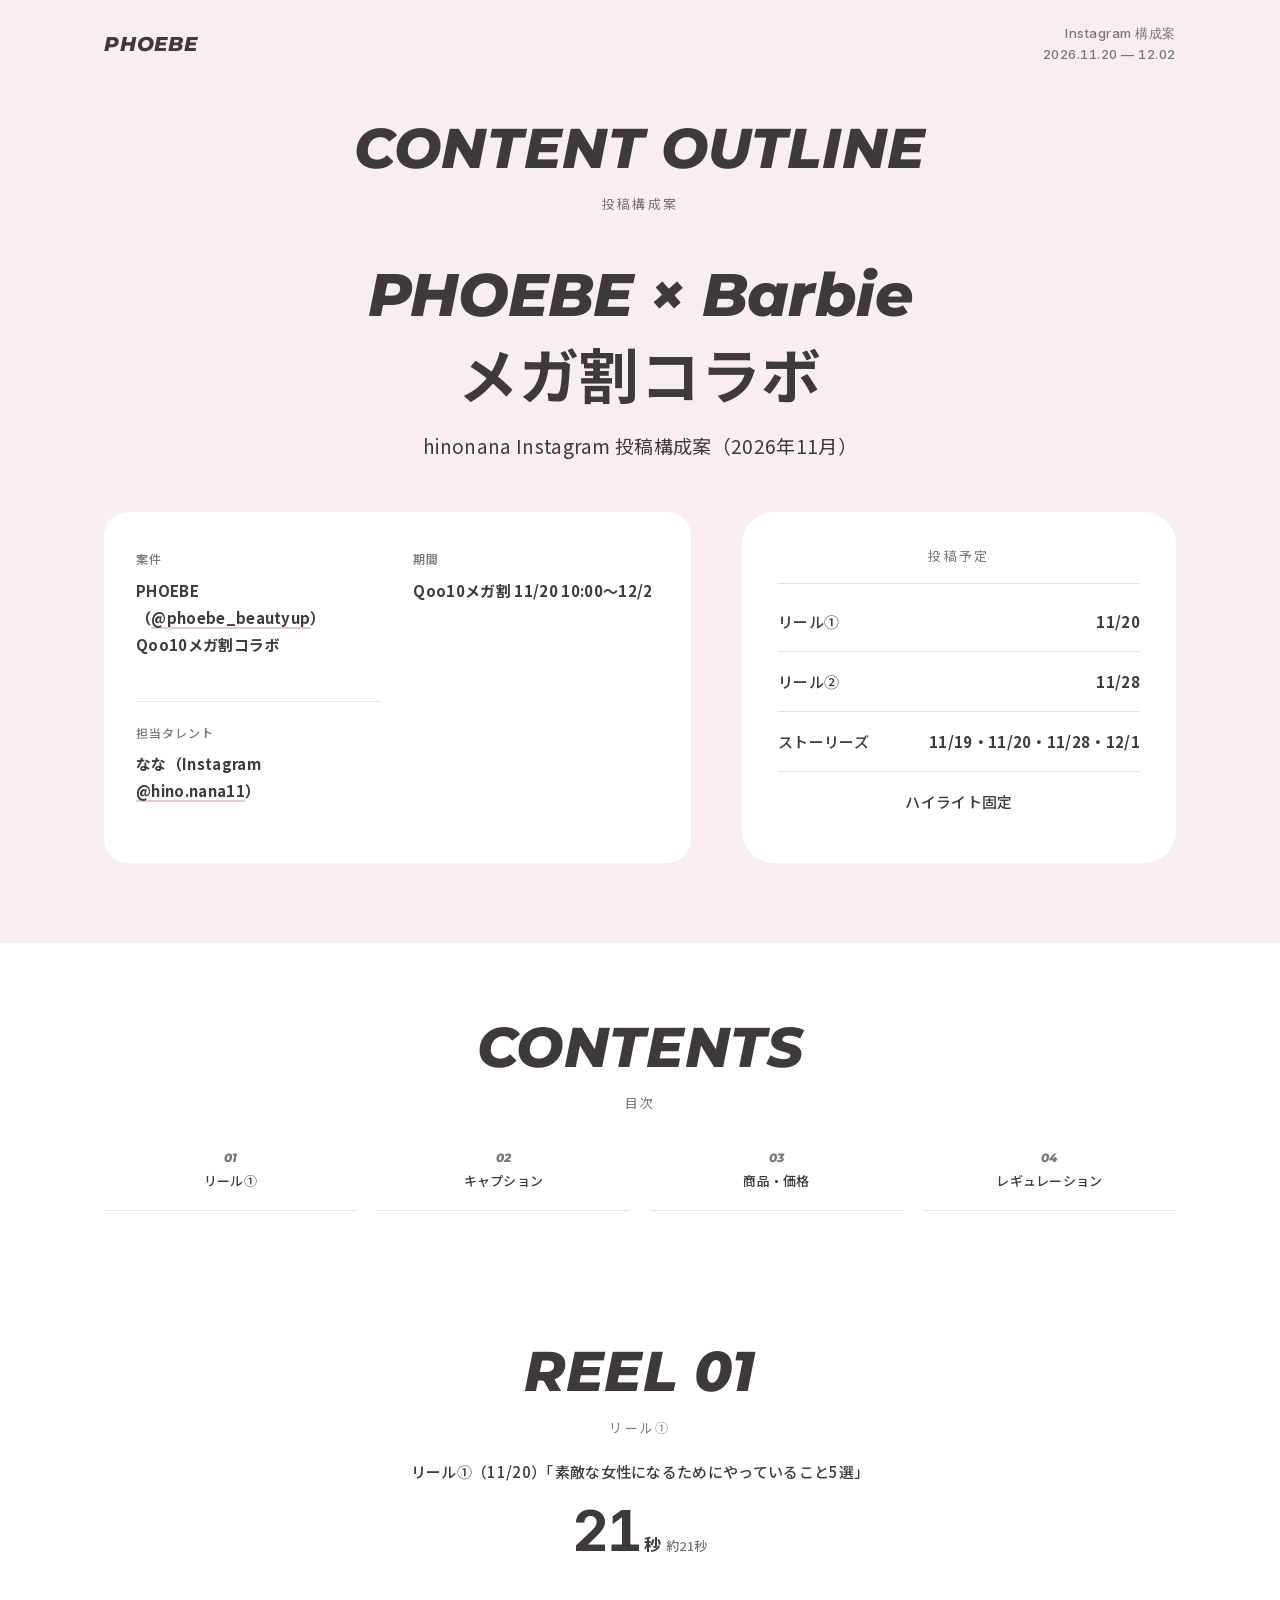
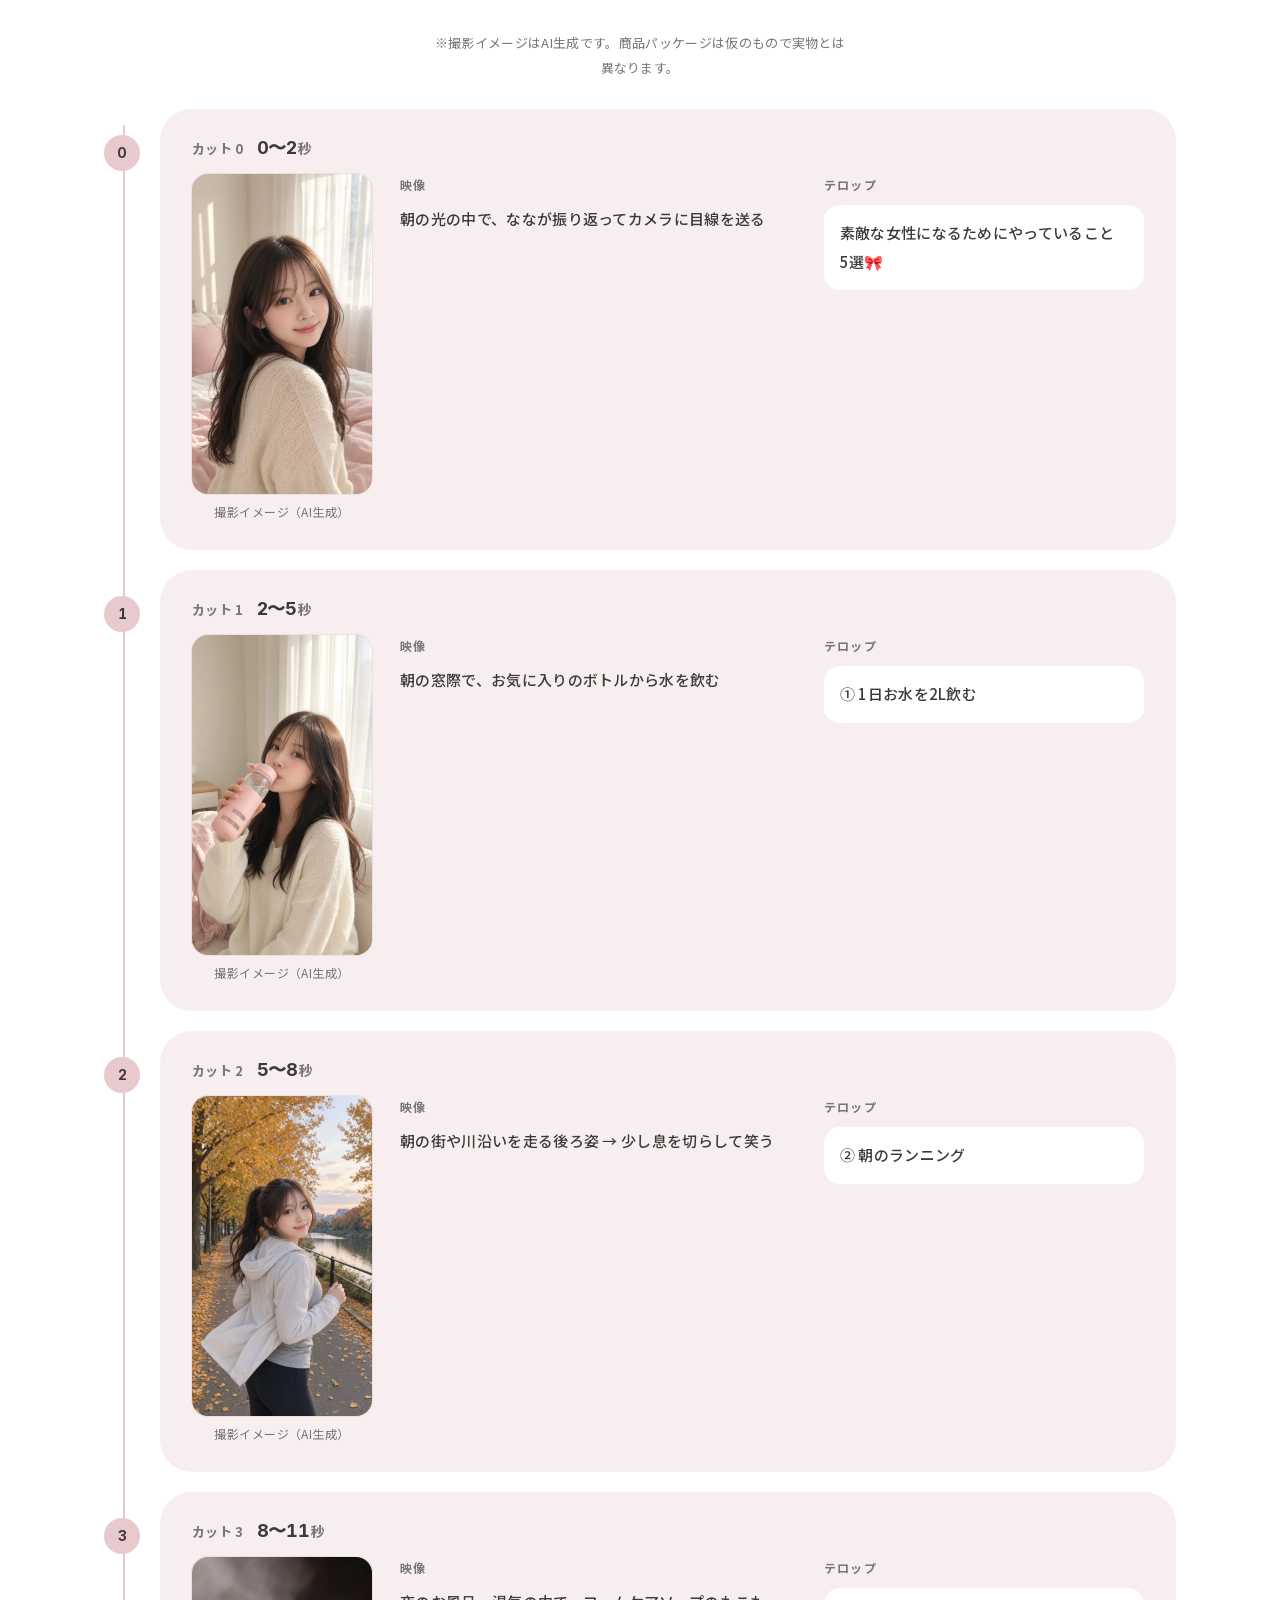
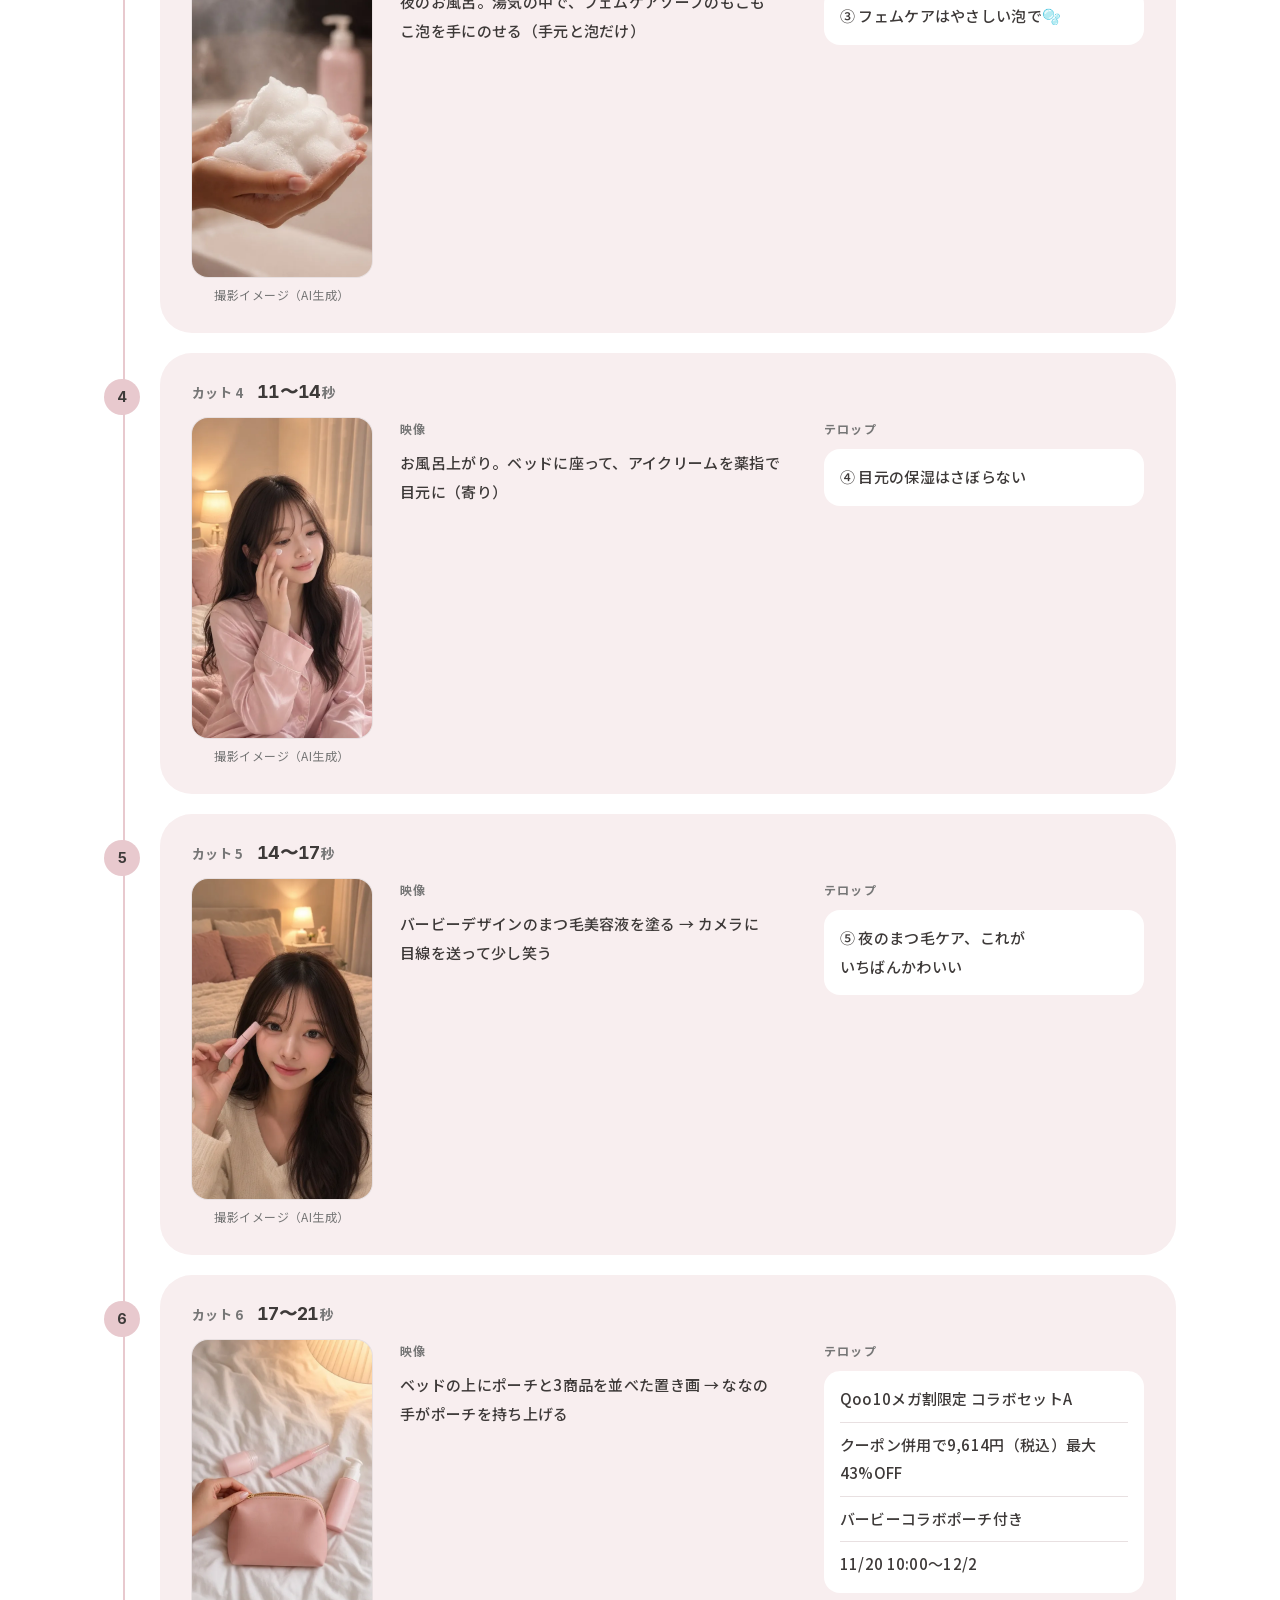
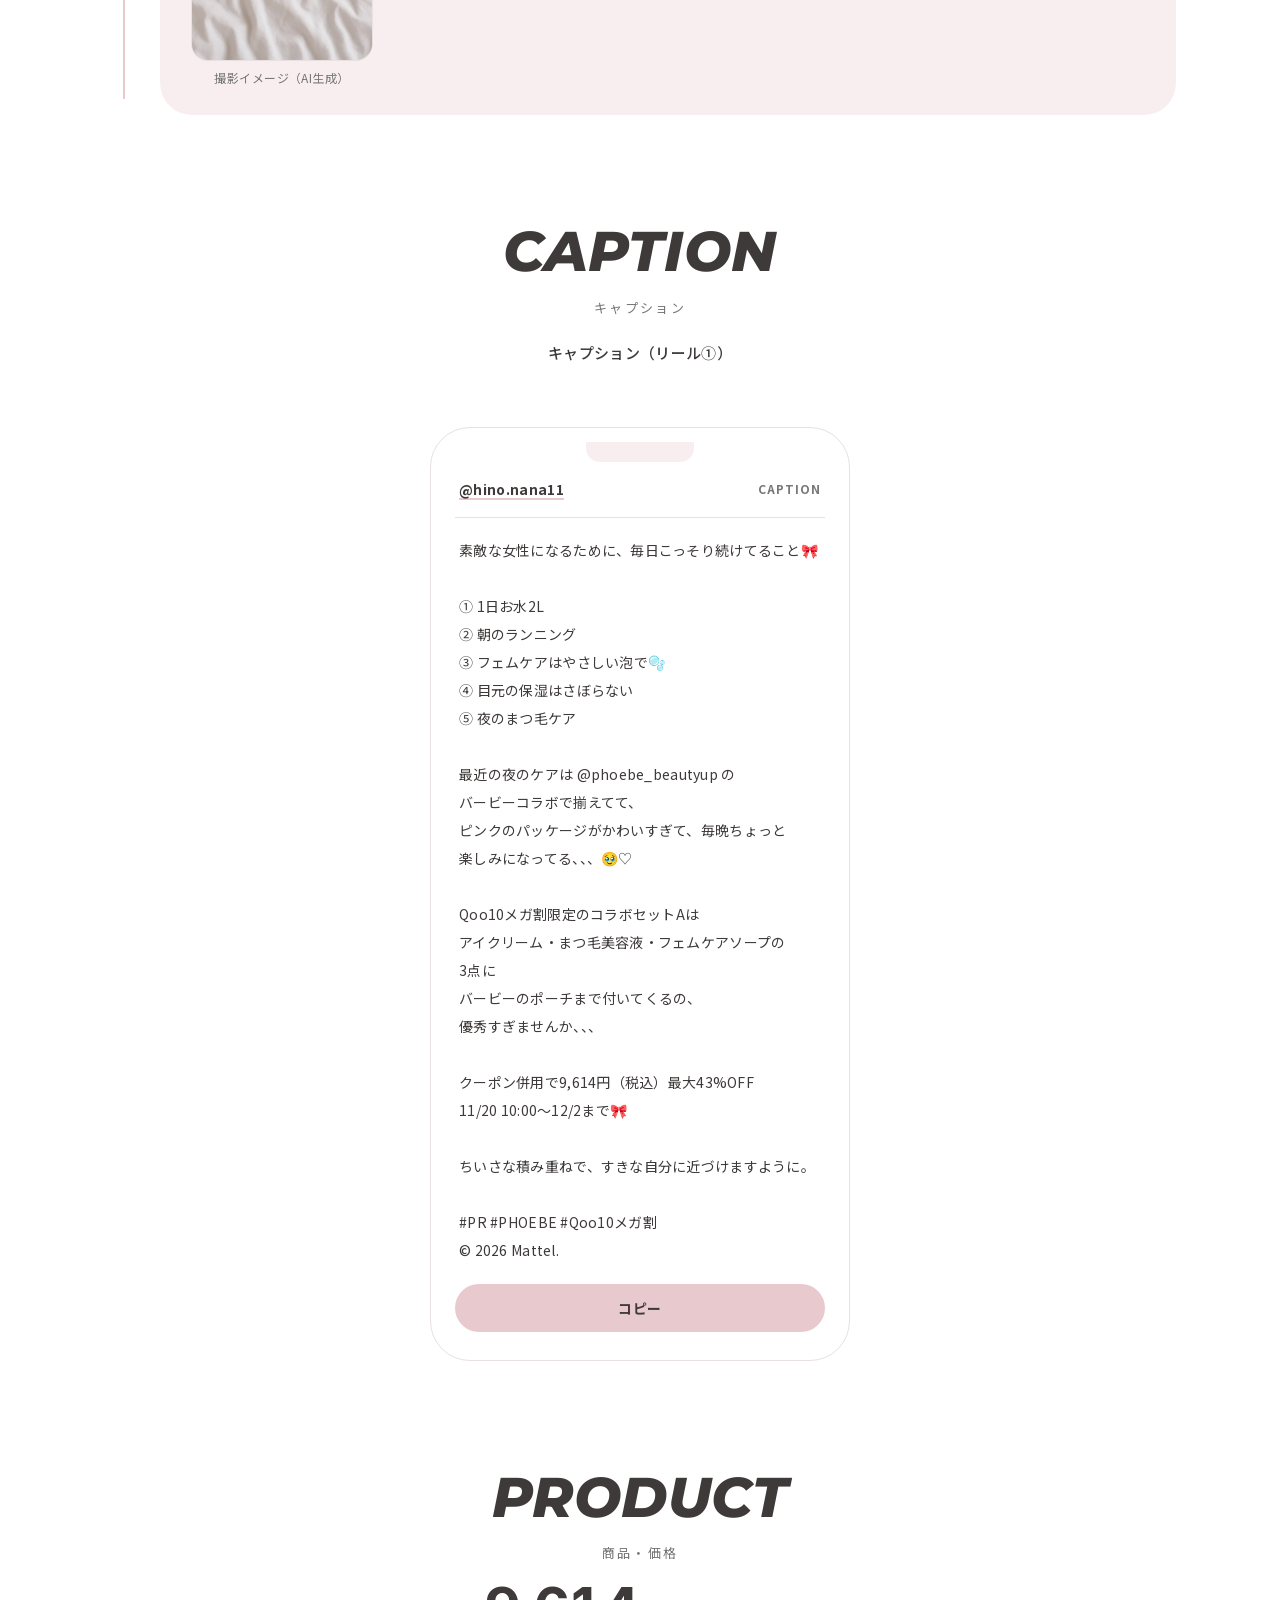
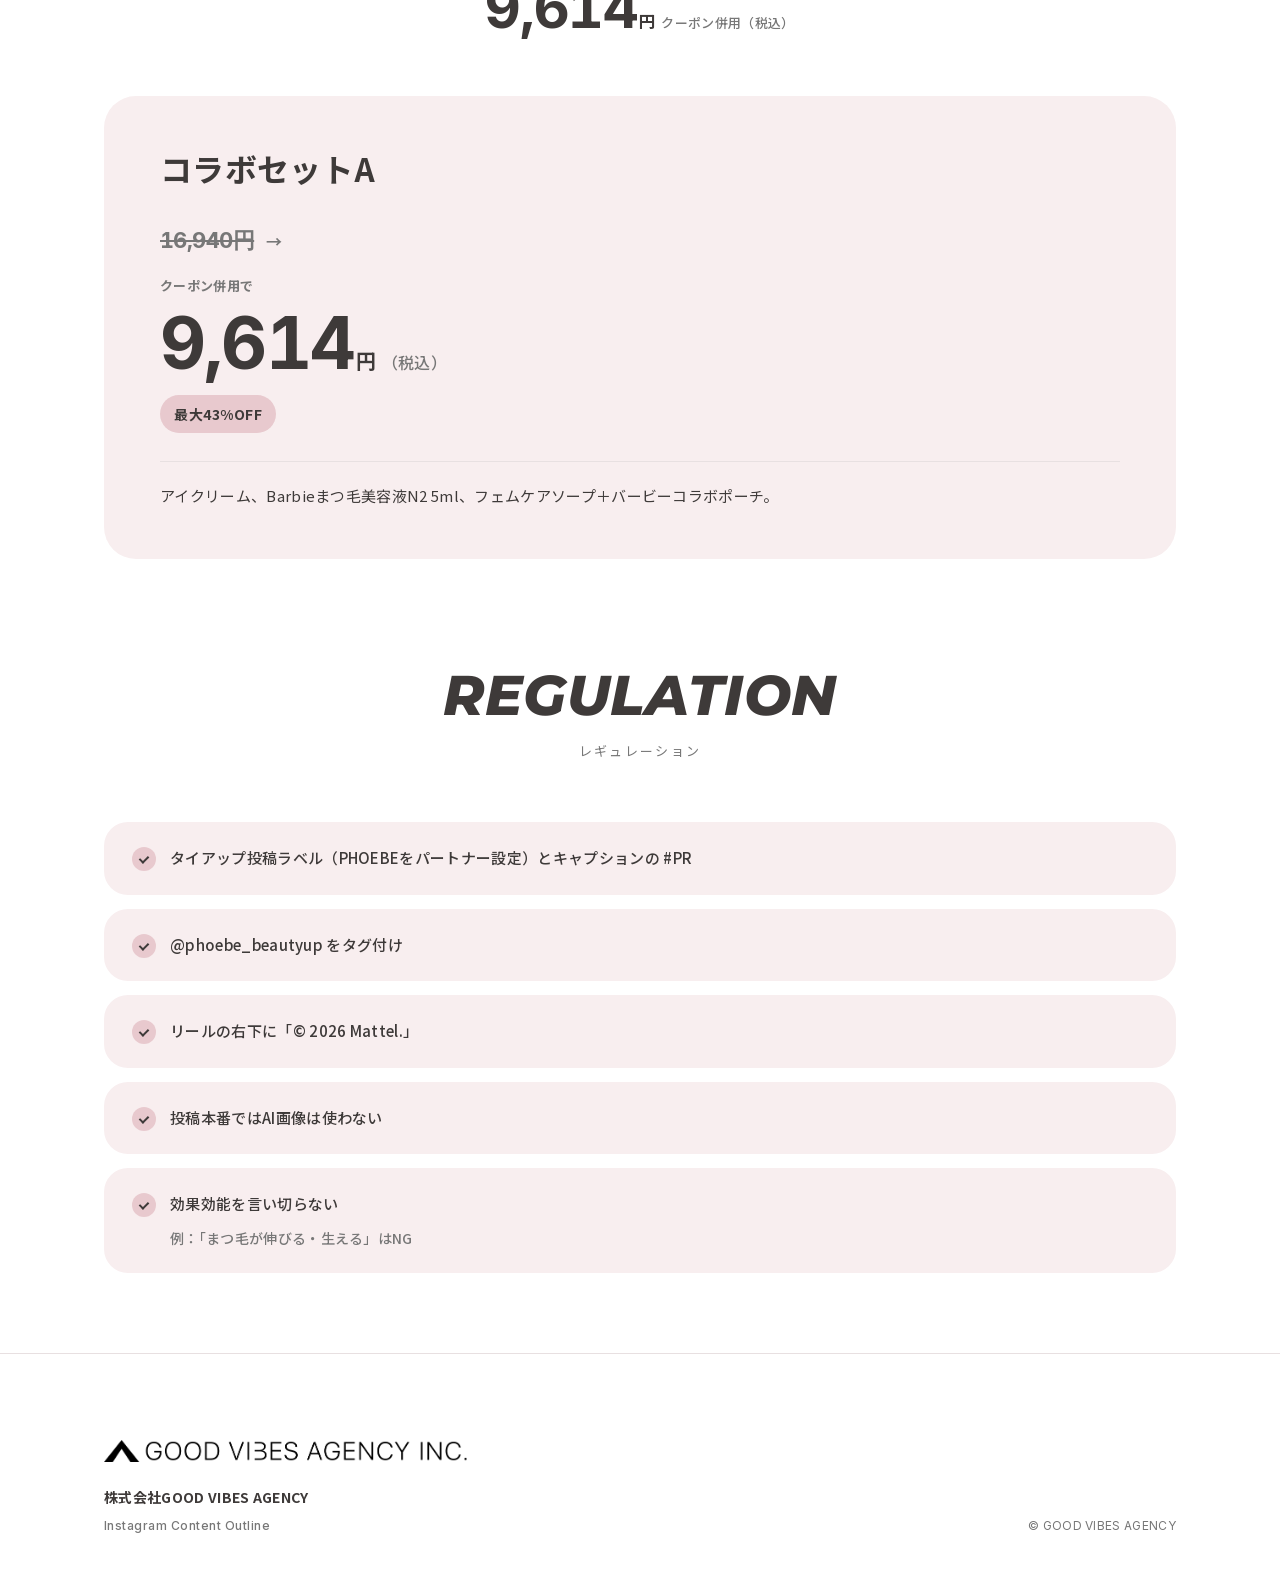
==== commit 56a0813f: "Add AI shooting-image thumbnails per cut; trim hashtags to #PR #PHOEBE #Qoo10メガ割 Co-authored-by: GOO" ====
--- a/index.html
+++ b/index.html
@@ -100,6 +100,11 @@
 .cut{background:var(--phoebe-pink);border-radius:var(--gva-radius-panel-sp);padding:24px;min-width:0}
 .cut-time{font-size:13px;font-weight:700;color:var(--phoebe-sub);margin-bottom:14px;line-height:1.7}
 .cut-time .num{font-size:18px;color:var(--phoebe-ink)}
+.shoot-note{margin:12px auto 28px;max-width:36em;text-align:center;font-size:13px;line-height:1.9;color:var(--phoebe-sub)}
+.cut-layout{display:grid;gap:16px;min-width:0;align-items:start}
+.cut-shot{margin:0;min-width:0;max-width:168px}
+.cut-shot img{display:block;width:100%;height:auto;aspect-ratio:9/16;object-fit:cover;border-radius:16px;background:var(--phoebe-white);box-shadow:0 0 0 1px var(--gva-rule)}
+.cut-shot figcaption{margin-top:8px;font-size:12px;line-height:1.6;color:var(--phoebe-sub);letter-spacing:.04em;text-align:center}
 .cut-body{display:grid;gap:18px;min-width:0}
 .cut-body h3{font-size:var(--gva-fs-min);font-weight:700;letter-spacing:.12em;color:var(--phoebe-sub);margin-bottom:8px}
 .cut-body p{font-size:15px;line-height:1.9;font-weight:500;overflow-wrap:anywhere;min-width:0}
@@ -174,6 +179,8 @@
   .timeline::before{left:19px}
   .cut-no{left:-56px;width:36px;height:36px;top:26px;font-size:14px}
   .cut{border-radius:var(--gva-radius-panel-pc);padding:28px 32px}
+  .cut-layout{grid-template-columns:180px minmax(0,1fr);gap:28px}
+  .cut-shot{max-width:180px}
   .cut-body{grid-template-columns:minmax(0,1.1fr) minmax(0,.9fr);gap:32px}
   .phone{border-radius:40px;padding:14px 24px 28px}
   .price-card{border-radius:var(--gva-radius-panel-pc);padding:48px 56px}
@@ -270,12 +277,18 @@
   </div>
 </header>
 <section class="wrap chap" aria-labelledby="reel">
+  <p class="shoot-note">※撮影イメージはAI生成です。商品パッケージは仮のもので実物とは異なります。</p>
   <ol class="timeline">
     <li>
       <div class="cut-no" aria-hidden="true"><span class="num">0</span></div>
       <article class="cut">
         <p class="cut-time"><span class="k">カット 0　</span><span class="num">0〜2</span><span class="u">秒</span></p>
-        <div class="cut-body">
+        <div class="cut-layout">
+          <figure class="cut-shot">
+            <img src="assets/shoot/cut0.webp" width="540" height="960" alt="カット0の撮影イメージ（AI生成）" loading="eager" decoding="async">
+            <figcaption>撮影イメージ（AI生成）</figcaption>
+          </figure>
+          <div class="cut-body">
           <div>
             <h3>映像</h3>
             <p>朝の光の中で、ななが振り返ってカメラに目線を送る</p>
@@ -285,13 +298,19 @@
             <p class="telop">素敵な女性になるためにやっていること5選🎀</p>
           </div>
         </div>
+        </div>
       </article>
     </li>
     <li>
       <div class="cut-no" aria-hidden="true"><span class="num">1</span></div>
       <article class="cut">
         <p class="cut-time"><span class="k">カット 1　</span><span class="num">2〜5</span><span class="u">秒</span></p>
-        <div class="cut-body">
+        <div class="cut-layout">
+          <figure class="cut-shot">
+            <img src="assets/shoot/cut1.webp" width="540" height="960" alt="カット1の撮影イメージ（AI生成）" loading="lazy" decoding="async">
+            <figcaption>撮影イメージ（AI生成）</figcaption>
+          </figure>
+          <div class="cut-body">
           <div>
             <h3>映像</h3>
             <p>朝の窓際で、お気に入りのボトルから水を飲む</p>
@@ -301,13 +320,19 @@
             <p class="telop">① 1日お水を2L飲む</p>
           </div>
         </div>
+        </div>
       </article>
     </li>
     <li>
       <div class="cut-no" aria-hidden="true"><span class="num">2</span></div>
       <article class="cut">
         <p class="cut-time"><span class="k">カット 2　</span><span class="num">5〜8</span><span class="u">秒</span></p>
-        <div class="cut-body">
+        <div class="cut-layout">
+          <figure class="cut-shot">
+            <img src="assets/shoot/cut2.webp" width="540" height="960" alt="カット2の撮影イメージ（AI生成）" loading="lazy" decoding="async">
+            <figcaption>撮影イメージ（AI生成）</figcaption>
+          </figure>
+          <div class="cut-body">
           <div>
             <h3>映像</h3>
             <p>朝の街や川沿いを走る後ろ姿 → 少し息を切らして笑う</p>
@@ -317,13 +342,19 @@
             <p class="telop">② 朝のランニング</p>
           </div>
         </div>
+        </div>
       </article>
     </li>
     <li>
       <div class="cut-no" aria-hidden="true"><span class="num">3</span></div>
       <article class="cut">
         <p class="cut-time"><span class="k">カット 3　</span><span class="num">8〜11</span><span class="u">秒</span></p>
-        <div class="cut-body">
+        <div class="cut-layout">
+          <figure class="cut-shot">
+            <img src="assets/shoot/cut3.webp" width="540" height="960" alt="カット3の撮影イメージ（AI生成）" loading="lazy" decoding="async">
+            <figcaption>撮影イメージ（AI生成）</figcaption>
+          </figure>
+          <div class="cut-body">
           <div>
             <h3>映像</h3>
             <p>夜のお風呂。湯気の中で、フェムケアソープのもこもこ泡を手にのせる（手元と泡だけ）</p>
@@ -333,13 +364,19 @@
             <p class="telop">③ フェムケアはやさしい泡で🫧</p>
           </div>
         </div>
+        </div>
       </article>
     </li>
     <li>
       <div class="cut-no" aria-hidden="true"><span class="num">4</span></div>
       <article class="cut">
         <p class="cut-time"><span class="k">カット 4　</span><span class="num">11〜14</span><span class="u">秒</span></p>
-        <div class="cut-body">
+        <div class="cut-layout">
+          <figure class="cut-shot">
+            <img src="assets/shoot/cut4.webp" width="540" height="960" alt="カット4の撮影イメージ（AI生成）" loading="lazy" decoding="async">
+            <figcaption>撮影イメージ（AI生成）</figcaption>
+          </figure>
+          <div class="cut-body">
           <div>
             <h3>映像</h3>
             <p>お風呂上がり。ベッドに座って、アイクリームを薬指で目元に（寄り）</p>
@@ -349,13 +386,19 @@
             <p class="telop">④ 目元の保湿はさぼらない</p>
           </div>
         </div>
+        </div>
       </article>
     </li>
     <li>
       <div class="cut-no" aria-hidden="true"><span class="num">5</span></div>
       <article class="cut">
         <p class="cut-time"><span class="k">カット 5　</span><span class="num">14〜17</span><span class="u">秒</span></p>
-        <div class="cut-body">
+        <div class="cut-layout">
+          <figure class="cut-shot">
+            <img src="assets/shoot/cut5.webp" width="540" height="960" alt="カット5の撮影イメージ（AI生成）" loading="lazy" decoding="async">
+            <figcaption>撮影イメージ（AI生成）</figcaption>
+          </figure>
+          <div class="cut-body">
           <div>
             <h3>映像</h3>
             <p>バービーデザインのまつ毛美容液を塗る → カメラに目線を送って少し笑う</p>
@@ -365,13 +408,19 @@
             <p class="telop">⑤ 夜のまつ毛ケア、これがいちばんかわいい</p>
           </div>
         </div>
+        </div>
       </article>
     </li>
     <li>
       <div class="cut-no" aria-hidden="true"><span class="num">6</span></div>
       <article class="cut">
         <p class="cut-time"><span class="k">カット 6　</span><span class="num">17〜21</span><span class="u">秒</span></p>
-        <div class="cut-body">
+        <div class="cut-layout">
+          <figure class="cut-shot">
+            <img src="assets/shoot/cut6.webp" width="540" height="960" alt="カット6の撮影イメージ（AI生成）" loading="lazy" decoding="async">
+            <figcaption>撮影イメージ（AI生成）</figcaption>
+          </figure>
+          <div class="cut-body">
           <div>
             <h3>映像</h3>
             <p>ベッドの上にポーチと3商品を並べた置き画 → ななの手がポーチを持ち上げる</p>
@@ -380,6 +429,7 @@
             <h3>テロップ</h3>
             <p class="telop"><span>Qoo10メガ割限定 コラボセットA</span><span>クーポン併用で9,614円（税込）最大43%OFF</span><span>バービーコラボポーチ付き</span><span>11/20 10:00〜12/2</span></p>
           </div>
+        </div>
         </div>
       </article>
     </li>
@@ -423,7 +473,7 @@
 
 ちいさな積み重ねで、すきな自分に近づけますように。
 
-<span class="hash">#PR</span> <span class="hash">#PHOEBE</span> <span class="hash">#フィービー</span> <span class="hash">#バービー</span> <span class="hash">#Barbie</span> <span class="hash">#Qoo10メガ割</span> <span class="hash">#メガ割</span> <span class="hash">#まつ毛美容液</span> <span class="hash">#アイクリーム</span> <span class="hash">#フェムケア</span> <span class="hash">#夜のルーティン</span> <span class="hash">#素敵な女性</span>
+<span class="hash">#PR</span> <span class="hash">#PHOEBE</span> <span class="hash">#Qoo10メガ割</span>
 © 2026 Mattel.</pre>
       <button type="button" class="copy-btn" id="copy-caption" data-idle="コピー" data-done="コピーしました" aria-label="コピー">
         <span class="copy-label">コピー</span>
@@ -452,7 +502,7 @@
 
 ちいさな積み重ねで、すきな自分に近づけますように。
 
-#PR #PHOEBE #フィービー #バービー #Barbie #Qoo10メガ割 #メガ割 #まつ毛美容液 #アイクリーム #フェムケア #夜のルーティン #素敵な女性
+#PR #PHOEBE #Qoo10メガ割
 © 2026 Mattel.</textarea>
 
 <header class="sec-head" id="product">
@@ -504,7 +554,7 @@
     </li>
     <li>
       <span class="mk" aria-hidden="true"><i></i></span>
-      <p>AI画像は使わない</p>
+      <p>投稿本番ではAI画像は使わない</p>
     </li>
     <li>
       <span class="mk" aria-hidden="true"><i></i></span>
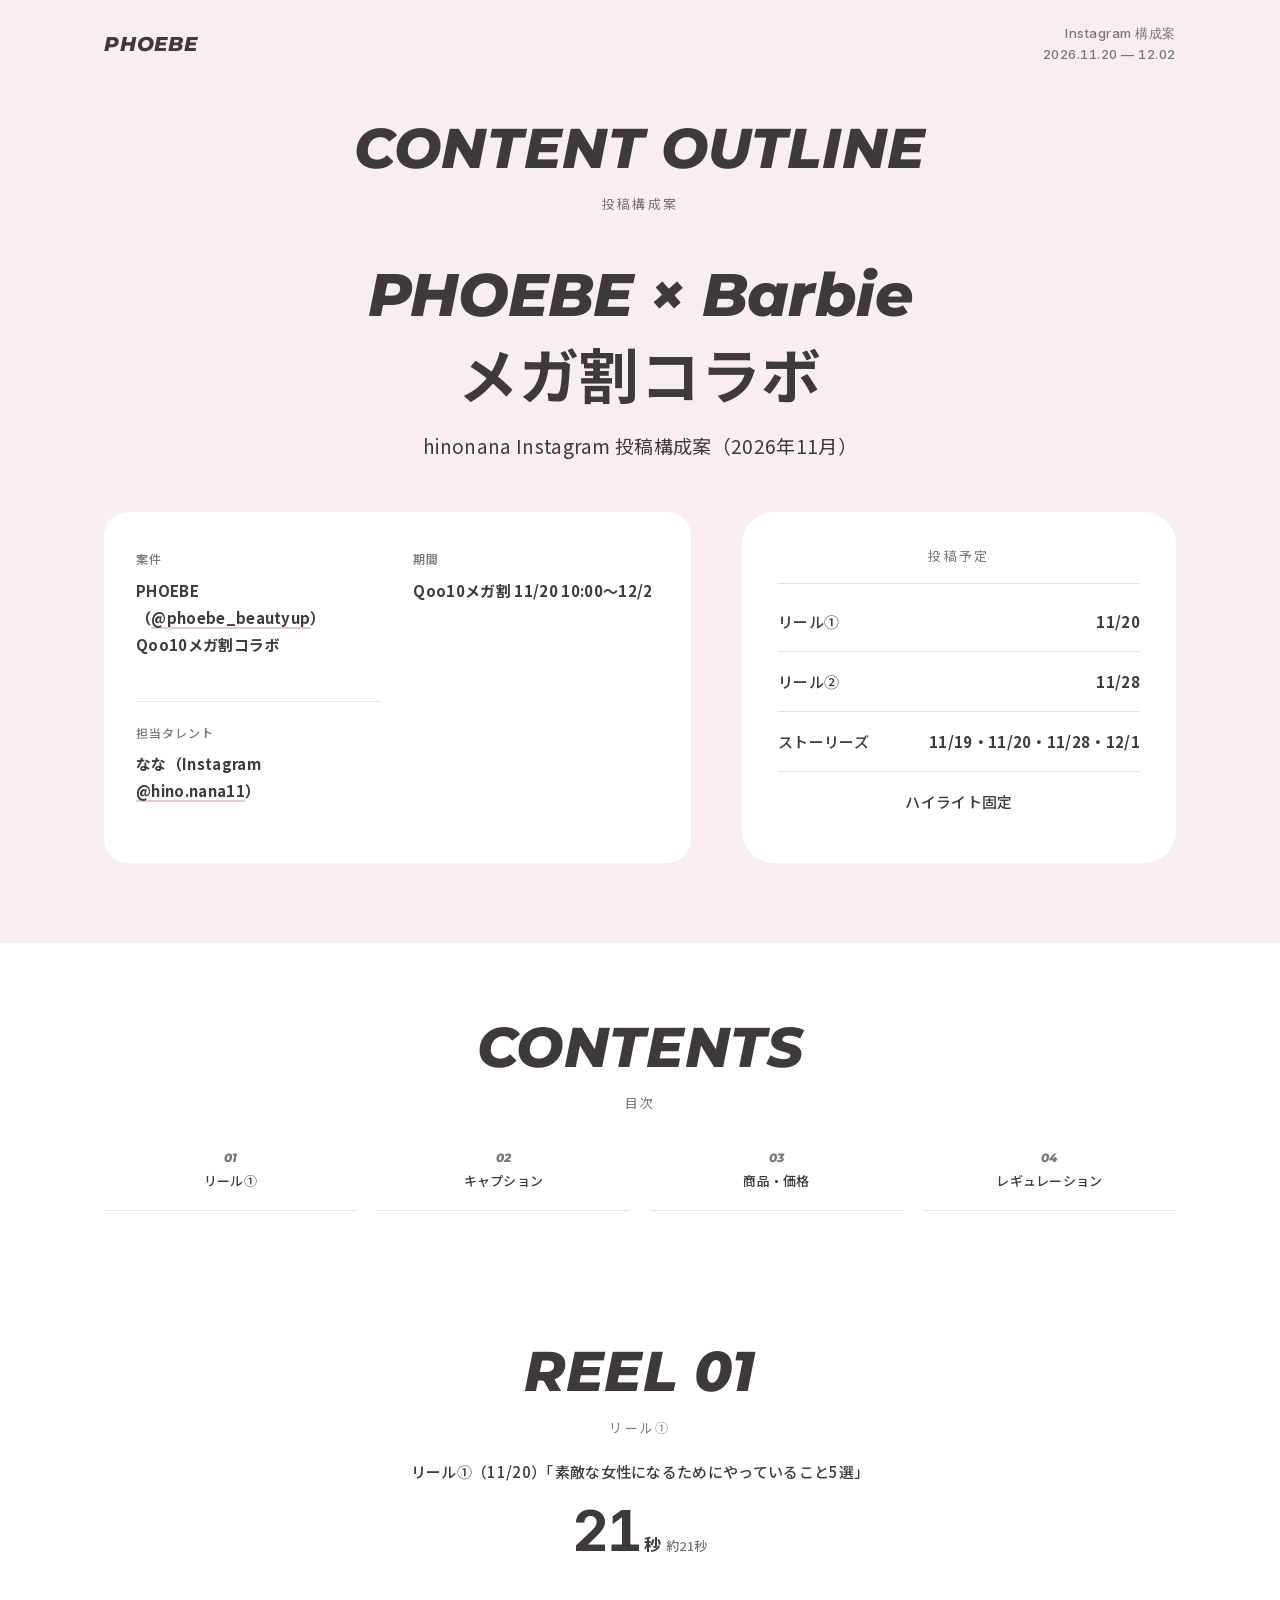
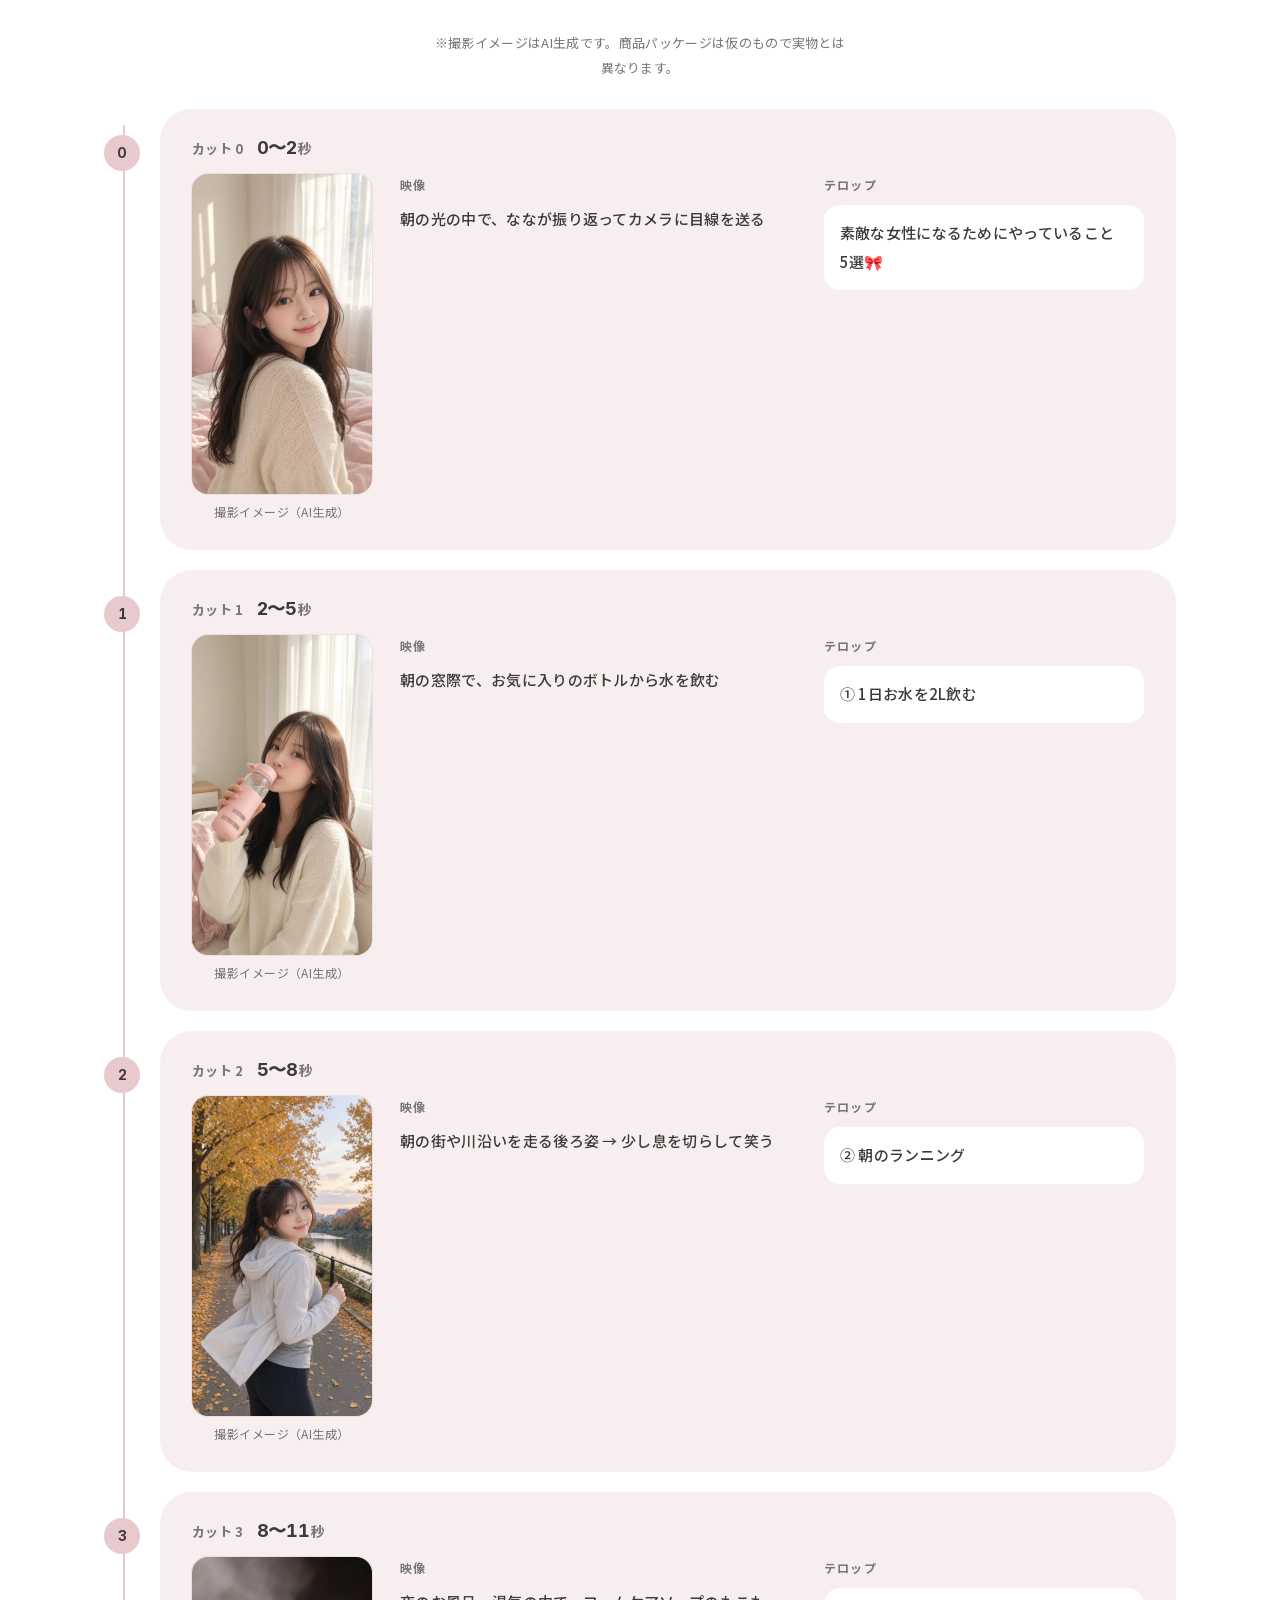
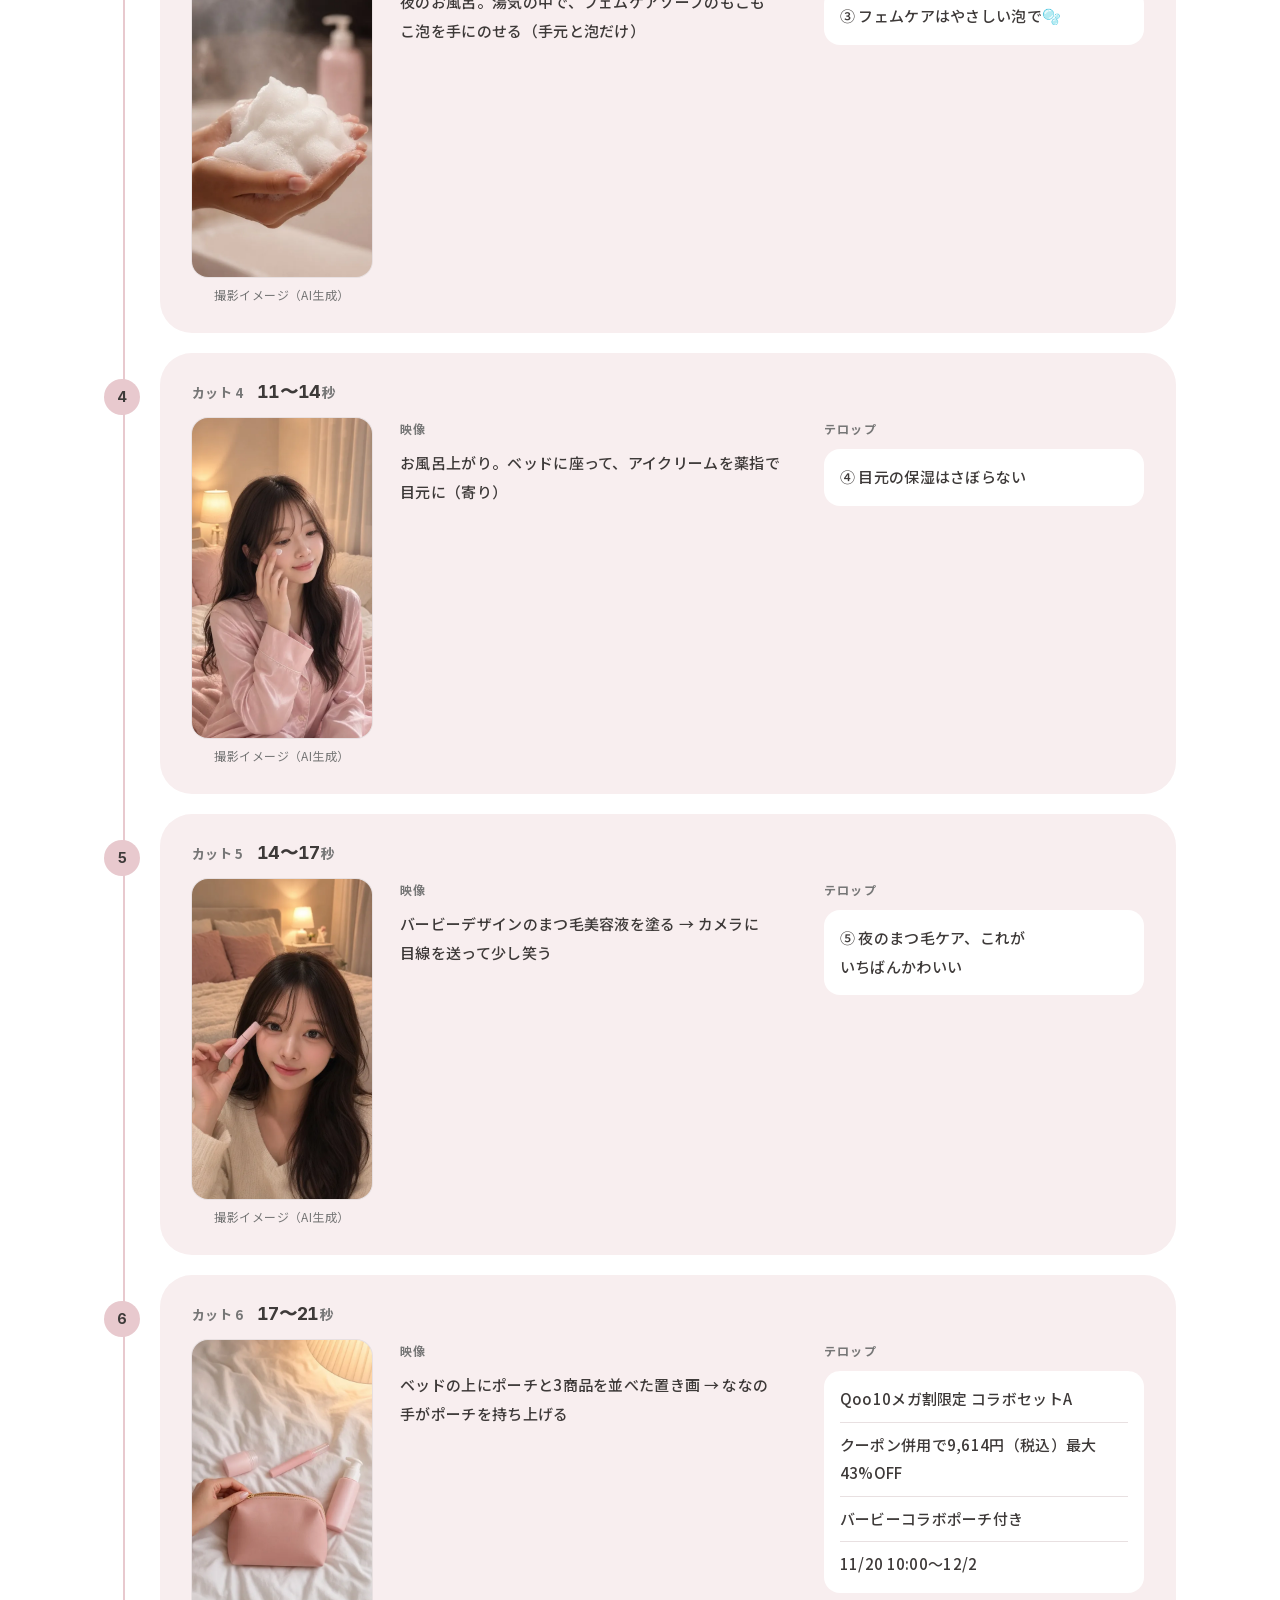
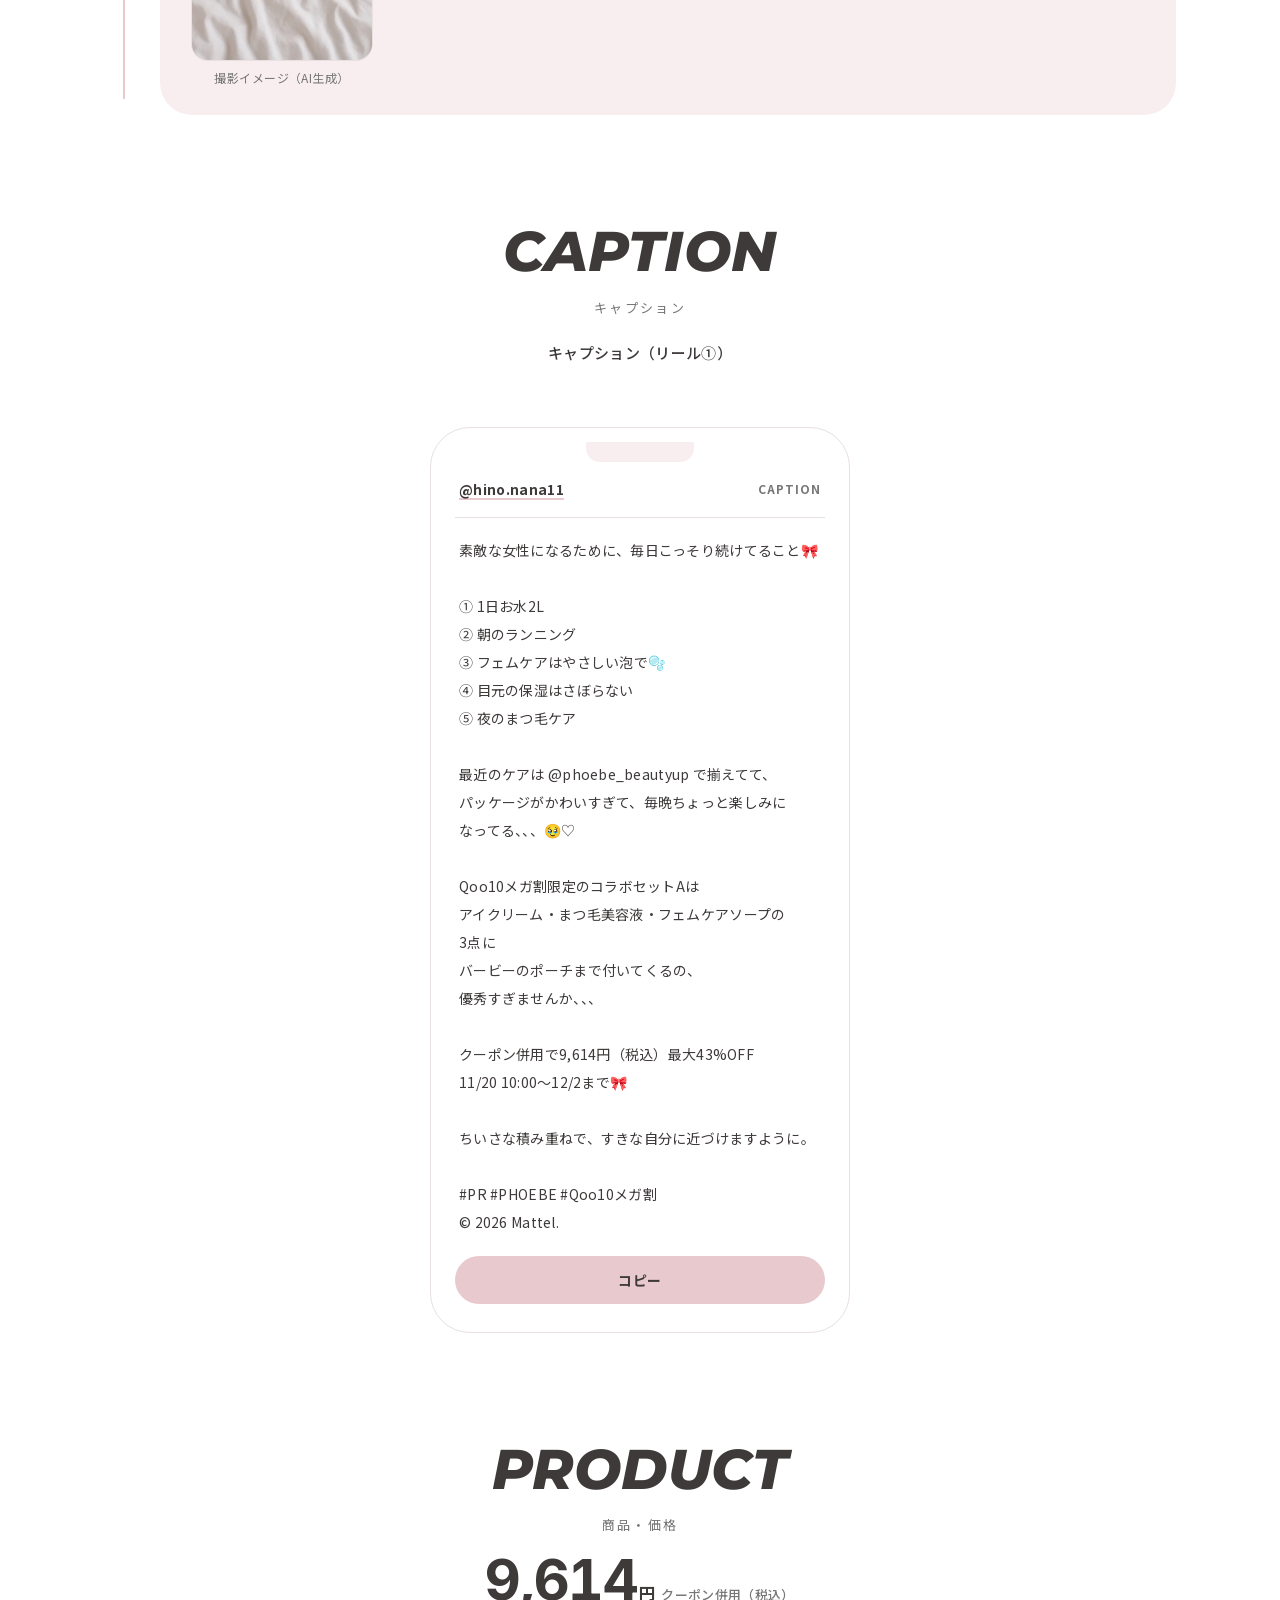
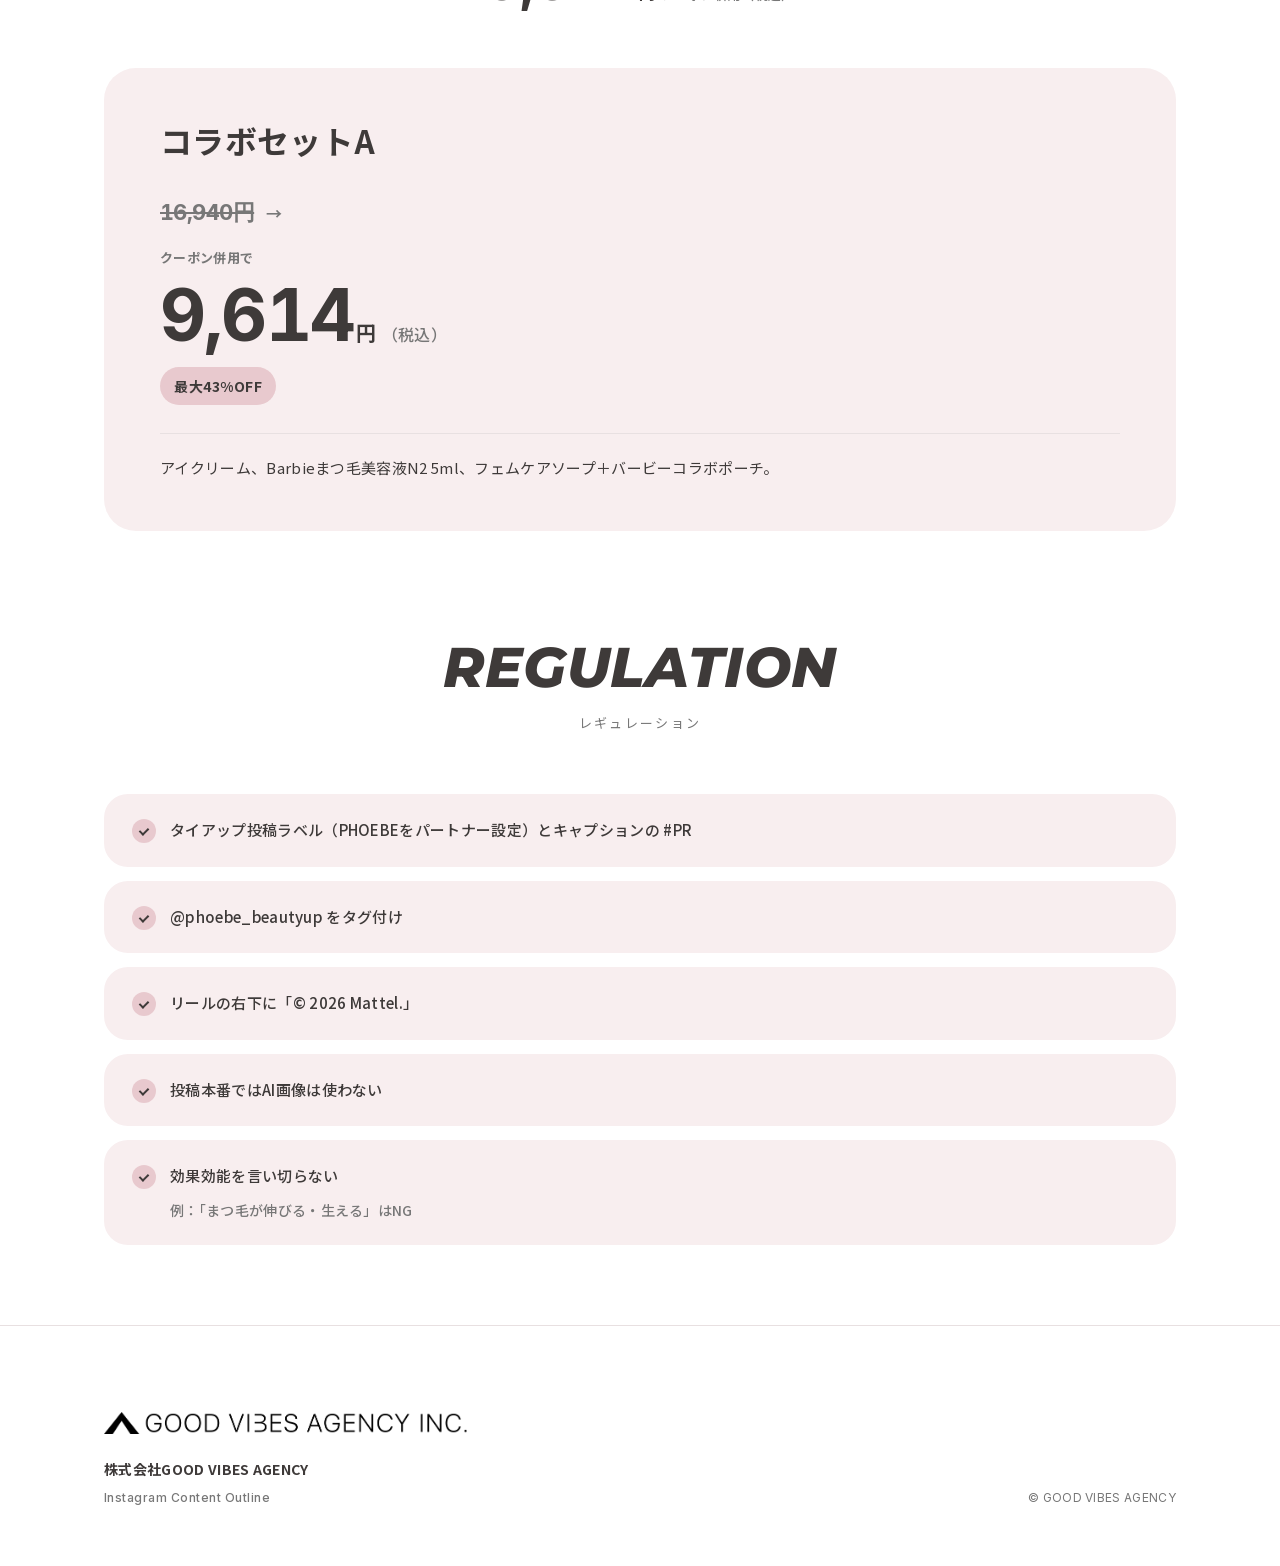
==== commit 4db0b2ec: "Update caption text Co-authored-by: GOOD-VIBES-AGENCY <GOOD-VIBES-AGENCY@users.noreply.github.com>" ====
--- a/index.html
+++ b/index.html
@@ -461,8 +461,8 @@
 ④ 目元の保湿はさぼらない
 ⑤ 夜のまつ毛ケア
 
-最近の夜のケアは @phoebe_beautyup のバービーコラボで揃えてて、
-ピンクのパッケージがかわいすぎて、毎晩ちょっと楽しみになってる、、、🥹♡
+最近のケアは @phoebe_beautyup で揃えてて、
+パッケージがかわいすぎて、毎晩ちょっと楽しみになってる、、、🥹♡
 
 Qoo10メガ割限定のコラボセットAは
 アイクリーム・まつ毛美容液・フェムケアソープの3点に
@@ -490,8 +490,8 @@
 ④ 目元の保湿はさぼらない
 ⑤ 夜のまつ毛ケア
 
-最近の夜のケアは @phoebe_beautyup のバービーコラボで揃えてて、
-ピンクのパッケージがかわいすぎて、毎晩ちょっと楽しみになってる、、、🥹♡
+最近のケアは @phoebe_beautyup で揃えてて、
+パッケージがかわいすぎて、毎晩ちょっと楽しみになってる、、、🥹♡
 
 Qoo10メガ割限定のコラボセットAは
 アイクリーム・まつ毛美容液・フェムケアソープの3点に
